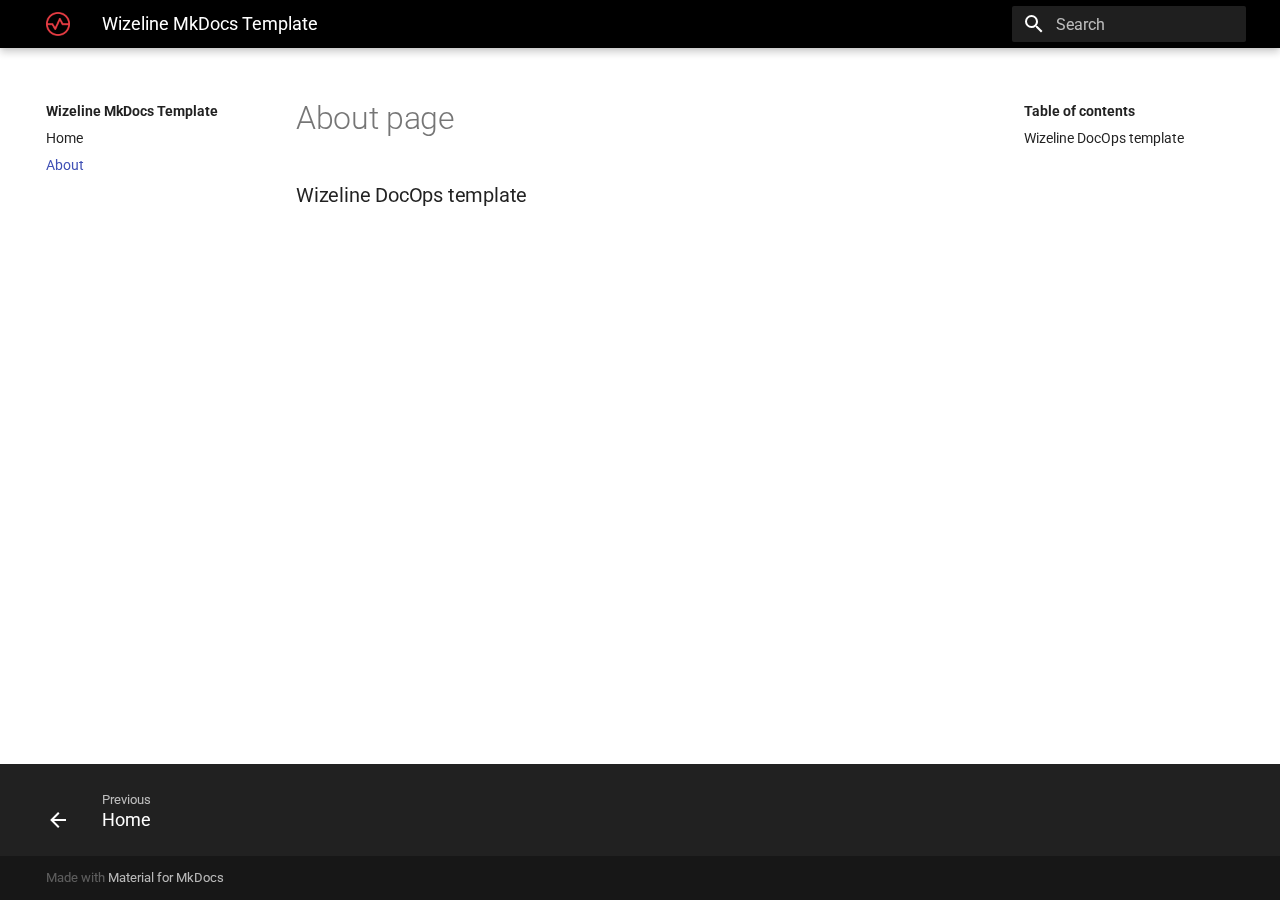
==== docs/about/index.html @ ec0a1965 "added site files and git ignore" ====
<!doctype html>
<html lang="en" class="no-js">
  <head>
    
      <meta charset="utf-8">
      <meta name="viewport" content="width=device-width,initial-scale=1">
      
      
      
      
      <link rel="icon" href="../assets/images/favicon.png">
      <meta name="generator" content="mkdocs-1.1.2, mkdocs-material-7.1.0">
    
    
      
        <title>About - Wizeline MkDocs Template</title>
      
    
    
      <link rel="stylesheet" href="../assets/stylesheets/main.33e2939f.min.css">
      
        
        <link rel="stylesheet" href="../assets/stylesheets/palette.ef6f36e2.min.css">
        
          
          
          <meta name="theme-color" content="#000000">
        
      
    
    
    
      
        
        <link rel="preconnect" href="https://fonts.gstatic.com" crossorigin>
        <link rel="stylesheet" href="https://fonts.googleapis.com/css?family=Roboto:300,400,400i,700%7CRoboto+Mono&display=fallback">
        <style>:root{--md-text-font-family:"Roboto";--md-code-font-family:"Roboto Mono"}</style>
      
    
    
    
    
      
    
    
  </head>
  
  
    
    
    
    
    
    <body dir="ltr" data-md-color-scheme="" data-md-color-primary="black" data-md-color-accent="indigo">
  
    
    <script>function __prefix(e){return new URL("..",location).pathname+"."+e}function __get(e,t=localStorage){return JSON.parse(t.getItem(__prefix(e)))}</script>
    
    <input class="md-toggle" data-md-toggle="drawer" type="checkbox" id="__drawer" autocomplete="off">
    <input class="md-toggle" data-md-toggle="search" type="checkbox" id="__search" autocomplete="off">
    <label class="md-overlay" for="__drawer"></label>
    <div data-md-component="skip">
      
        
        <a href="#about-page" class="md-skip">
          Skip to content
        </a>
      
    </div>
    <div data-md-component="announce">
      
    </div>
    
      <header class="md-header" data-md-component="header">
  <nav class="md-header__inner md-grid" aria-label="Header">
    <a href=".." title="Wizeline MkDocs Template" class="md-header__button md-logo" aria-label="Wizeline MkDocs Template" data-md-component="logo">
      
  <img src="../images/wizeline_isotype.png" alt="logo">

    </a>
    <label class="md-header__button md-icon" for="__drawer">
      <svg xmlns="http://www.w3.org/2000/svg" viewBox="0 0 24 24"><path d="M3 6h18v2H3V6m0 5h18v2H3v-2m0 5h18v2H3v-2z"/></svg>
    </label>
    <div class="md-header__title" data-md-component="header-title">
      <div class="md-header__ellipsis">
        <div class="md-header__topic">
          <span class="md-ellipsis">
            Wizeline MkDocs Template
          </span>
        </div>
        <div class="md-header__topic" data-md-component="header-topic">
          <span class="md-ellipsis">
            
              About
            
          </span>
        </div>
      </div>
    </div>
    
    
    
      <label class="md-header__button md-icon" for="__search">
        <svg xmlns="http://www.w3.org/2000/svg" viewBox="0 0 24 24"><path d="M9.5 3A6.5 6.5 0 0 1 16 9.5c0 1.61-.59 3.09-1.56 4.23l.27.27h.79l5 5-1.5 1.5-5-5v-.79l-.27-.27A6.516 6.516 0 0 1 9.5 16 6.5 6.5 0 0 1 3 9.5 6.5 6.5 0 0 1 9.5 3m0 2C7 5 5 7 5 9.5S7 14 9.5 14 14 12 14 9.5 12 5 9.5 5z"/></svg>
      </label>
      
<div class="md-search" data-md-component="search" role="dialog">
  <label class="md-search__overlay" for="__search"></label>
  <div class="md-search__inner" role="search">
    <form class="md-search__form" name="search">
      <input type="text" class="md-search__input" name="query" aria-label="Search" placeholder="Search" autocapitalize="off" autocorrect="off" autocomplete="off" spellcheck="false" data-md-component="search-query" data-md-state="active" required>
      <label class="md-search__icon md-icon" for="__search">
        <svg xmlns="http://www.w3.org/2000/svg" viewBox="0 0 24 24"><path d="M9.5 3A6.5 6.5 0 0 1 16 9.5c0 1.61-.59 3.09-1.56 4.23l.27.27h.79l5 5-1.5 1.5-5-5v-.79l-.27-.27A6.516 6.516 0 0 1 9.5 16 6.5 6.5 0 0 1 3 9.5 6.5 6.5 0 0 1 9.5 3m0 2C7 5 5 7 5 9.5S7 14 9.5 14 14 12 14 9.5 12 5 9.5 5z"/></svg>
        <svg xmlns="http://www.w3.org/2000/svg" viewBox="0 0 24 24"><path d="M20 11v2H8l5.5 5.5-1.42 1.42L4.16 12l7.92-7.92L13.5 5.5 8 11h12z"/></svg>
      </label>
      <button type="reset" class="md-search__icon md-icon" aria-label="Clear" tabindex="-1">
        <svg xmlns="http://www.w3.org/2000/svg" viewBox="0 0 24 24"><path d="M19 6.41 17.59 5 12 10.59 6.41 5 5 6.41 10.59 12 5 17.59 6.41 19 12 13.41 17.59 19 19 17.59 13.41 12 19 6.41z"/></svg>
      </button>
    </form>
    <div class="md-search__output">
      <div class="md-search__scrollwrap" data-md-scrollfix>
        <div class="md-search-result" data-md-component="search-result">
          <div class="md-search-result__meta">
            Initializing search
          </div>
          <ol class="md-search-result__list"></ol>
        </div>
      </div>
    </div>
  </div>
</div>
    
    
  </nav>
</header>
    
    <div class="md-container" data-md-component="container">
      
      
        
      
      <main class="md-main" data-md-component="main">
        <div class="md-main__inner md-grid">
          
            
              
              <div class="md-sidebar md-sidebar--primary" data-md-component="sidebar" data-md-type="navigation" >
                <div class="md-sidebar__scrollwrap">
                  <div class="md-sidebar__inner">
                    


<nav class="md-nav md-nav--primary" aria-label="Navigation" data-md-level="0">
  <label class="md-nav__title" for="__drawer">
    <a href=".." title="Wizeline MkDocs Template" class="md-nav__button md-logo" aria-label="Wizeline MkDocs Template" data-md-component="logo">
      
  <img src="../images/wizeline_isotype.png" alt="logo">

    </a>
    Wizeline MkDocs Template
  </label>
  
  <ul class="md-nav__list" data-md-scrollfix>
    
      
      
      

  
  
  
    <li class="md-nav__item">
      <a href=".." class="md-nav__link">
        Home
      </a>
    </li>
  

    
      
      
      

  
  
    
  
  
    <li class="md-nav__item md-nav__item--active">
      
      <input class="md-nav__toggle md-toggle" data-md-toggle="toc" type="checkbox" id="__toc">
      
        
      
      
        <label class="md-nav__link md-nav__link--active" for="__toc">
          About
          <span class="md-nav__icon md-icon"></span>
        </label>
      
      <a href="./" class="md-nav__link md-nav__link--active">
        About
      </a>
      
        
<nav class="md-nav md-nav--secondary" aria-label="Table of contents">
  
  
    
  
  
    <label class="md-nav__title" for="__toc">
      <span class="md-nav__icon md-icon"></span>
      Table of contents
    </label>
    <ul class="md-nav__list" data-md-component="toc" data-md-scrollfix>
      
        <li class="md-nav__item">
  <a href="#wizeline-docops-template" class="md-nav__link">
    Wizeline DocOps template
  </a>
  
</li>
      
    </ul>
  
</nav>
      
    </li>
  

    
  </ul>
</nav>
                  </div>
                </div>
              </div>
            
            
              
              <div class="md-sidebar md-sidebar--secondary" data-md-component="sidebar" data-md-type="toc" >
                <div class="md-sidebar__scrollwrap">
                  <div class="md-sidebar__inner">
                    
<nav class="md-nav md-nav--secondary" aria-label="Table of contents">
  
  
    
  
  
    <label class="md-nav__title" for="__toc">
      <span class="md-nav__icon md-icon"></span>
      Table of contents
    </label>
    <ul class="md-nav__list" data-md-component="toc" data-md-scrollfix>
      
        <li class="md-nav__item">
  <a href="#wizeline-docops-template" class="md-nav__link">
    Wizeline DocOps template
  </a>
  
</li>
      
    </ul>
  
</nav>
                  </div>
                </div>
              </div>
            
          
          <div class="md-content" data-md-component="content">
            <article class="md-content__inner md-typeset">
              
                
                
                <h1 id="about-page">About page</h1>
<h3 id="wizeline-docops-template">Wizeline DocOps template</h3>
                
              
              
                


              
            </article>
          </div>
        </div>
        
      </main>
      
        
<footer class="md-footer">
  
    <nav class="md-footer__inner md-grid" aria-label="Footer">
      
        <a href=".." class="md-footer__link md-footer__link--prev" rel="prev">
          <div class="md-footer__button md-icon">
            <svg xmlns="http://www.w3.org/2000/svg" viewBox="0 0 24 24"><path d="M20 11v2H8l5.5 5.5-1.42 1.42L4.16 12l7.92-7.92L13.5 5.5 8 11h12z"/></svg>
          </div>
          <div class="md-footer__title">
            <div class="md-ellipsis">
              <span class="md-footer__direction">
                Previous
              </span>
              Home
            </div>
          </div>
        </a>
      
      
    </nav>
  
  <div class="md-footer-meta md-typeset">
    <div class="md-footer-meta__inner md-grid">
      <div class="md-footer-copyright">
        
        Made with
        <a href="https://squidfunk.github.io/mkdocs-material/" target="_blank" rel="noopener">
          Material for MkDocs
        </a>
        
      </div>
      
    </div>
  </div>
</footer>
      
    </div>
    <div class="md-dialog" data-md-component="dialog">
      <div class="md-dialog__inner md-typeset"></div>
    </div>
    <script id="__config" type="application/json">{"base": "..", "features": [], "translations": {"clipboard.copy": "Copy to clipboard", "clipboard.copied": "Copied to clipboard", "search.config.lang": "en", "search.config.pipeline": "trimmer, stopWordFilter", "search.config.separator": "[\\s\\-]+", "search.placeholder": "Search", "search.result.placeholder": "Type to start searching", "search.result.none": "No matching documents", "search.result.one": "1 matching document", "search.result.other": "# matching documents", "search.result.more.one": "1 more on this page", "search.result.more.other": "# more on this page", "search.result.term.missing": "Missing"}, "search": "../assets/javascripts/workers/search.fe42c31b.min.js", "version": null}</script>
    
    
      <script src="../assets/javascripts/bundle.d892486b.min.js"></script>
      
    
  </body>
</html>
---- docs/assets/stylesheets/main.33e2939f.min.css ----
@charset "UTF-8";html{box-sizing:border-box;-webkit-text-size-adjust:none;-ms-text-size-adjust:none;text-size-adjust:none}*,:after,:before{box-sizing:inherit}body{margin:0}a,button,input,label{-webkit-tap-highlight-color:transparent}a{color:inherit;text-decoration:none}hr{display:block;box-sizing:initial;height:.05rem;padding:0;overflow:visible;border:0}small{font-size:80%}sub,sup{line-height:1em}img{border-style:none}table{border-collapse:initial;border-spacing:0}td,th{font-weight:400;vertical-align:top}button{margin:0;padding:0;font-size:inherit;background:transparent;border:0}input{border:0;outline:none}:root{--md-default-fg-color:rgba(0,0,0,0.87);--md-default-fg-color--light:rgba(0,0,0,0.54);--md-default-fg-color--lighter:rgba(0,0,0,0.32);--md-default-fg-color--lightest:rgba(0,0,0,0.07);--md-default-bg-color:#fff;--md-default-bg-color--light:hsla(0,0%,100%,0.7);--md-default-bg-color--lighter:hsla(0,0%,100%,0.3);--md-default-bg-color--lightest:hsla(0,0%,100%,0.12);--md-primary-fg-color:#4051b5;--md-primary-fg-color--light:#5d6cc0;--md-primary-fg-color--dark:#303fa1;--md-primary-bg-color:#fff;--md-primary-bg-color--light:hsla(0,0%,100%,0.7);--md-accent-fg-color:#526cfe;--md-accent-fg-color--transparent:rgba(83,108,254,0.1);--md-accent-bg-color:#fff;--md-accent-bg-color--light:hsla(0,0%,100%,0.7)}:root>*{--md-code-fg-color:#36464e;--md-code-bg-color:#f5f5f5;--md-code-hl-color:rgba(255,255,0,0.5);--md-code-hl-number-color:#d52a2a;--md-code-hl-special-color:#db1457;--md-code-hl-function-color:#a846b9;--md-code-hl-constant-color:#6e59d9;--md-code-hl-keyword-color:#3f6ec6;--md-code-hl-string-color:#1c7d4d;--md-code-hl-name-color:var(--md-code-fg-color);--md-code-hl-operator-color:var(--md-default-fg-color--light);--md-code-hl-punctuation-color:var(--md-default-fg-color--light);--md-code-hl-comment-color:var(--md-default-fg-color--light);--md-code-hl-generic-color:var(--md-default-fg-color--light);--md-code-hl-variable-color:var(--md-default-fg-color--light);--md-typeset-color:var(--md-default-fg-color);--md-typeset-a-color:var(--md-primary-fg-color);--md-typeset-mark-color:rgba(255,255,0,0.5);--md-typeset-del-color:rgba(245,80,61,0.15);--md-typeset-ins-color:rgba(11,213,112,0.15);--md-typeset-kbd-color:#fafafa;--md-typeset-kbd-accent-color:#fff;--md-typeset-kbd-border-color:#b8b8b8;--md-admonition-fg-color:var(--md-default-fg-color);--md-admonition-bg-color:var(--md-default-bg-color);--md-footer-fg-color:#fff;--md-footer-fg-color--light:hsla(0,0%,100%,0.7);--md-footer-fg-color--lighter:hsla(0,0%,100%,0.3);--md-footer-bg-color:rgba(0,0,0,0.87);--md-footer-bg-color--dark:rgba(0,0,0,0.32)}.md-icon svg{display:block;width:1.2rem;height:1.2rem;fill:currentColor}body{-webkit-font-smoothing:antialiased;-moz-osx-font-smoothing:grayscale}body,input{font-feature-settings:"kern","liga";font-family:var(--md-text-font-family,_),-apple-system,BlinkMacSystemFont,Helvetica,Arial,sans-serif}body,code,input,kbd,pre{color:var(--md-typeset-color)}code,kbd,pre{font-feature-settings:"kern";font-family:var(--md-code-font-family,_),SFMono-Regular,Consolas,Menlo,monospace}:root{--md-typeset-table--ascending:url("data:image/svg+xml;charset=utf-8,<svg xmlns='http://www.w3.org/2000/svg' viewBox='0 0 24 24'><path d='M11 4h2v12l5.5-5.5 1.42 1.42L12 19.84l-7.92-7.92L5.5 10.5 11 16V4z'/></svg>");--md-typeset-table--descending:url("data:image/svg+xml;charset=utf-8,<svg xmlns='http://www.w3.org/2000/svg' viewBox='0 0 24 24'><path d='M13 20h-2V8l-5.5 5.5-1.42-1.42L12 4.16l7.92 7.92-1.42 1.42L13 8v12z'/></svg>")}.md-typeset{font-size:.8rem;line-height:1.6;-webkit-print-color-adjust:exact;color-adjust:exact}@media print{.md-typeset{font-size:.68rem}}.md-typeset blockquote,.md-typeset dl,.md-typeset figure,.md-typeset ol,.md-typeset pre,.md-typeset ul{display:flow-root;margin:1em 0}.md-typeset h1{margin:0 0 1.25em;color:var(--md-default-fg-color--light);font-size:2em;line-height:1.3}.md-typeset h1,.md-typeset h2{font-weight:300;letter-spacing:-.01em}.md-typeset h2{margin:1.6em 0 .64em;font-size:1.5625em;line-height:1.4}.md-typeset h3{margin:1.6em 0 .8em;font-weight:400;font-size:1.25em;line-height:1.5;letter-spacing:-.01em}.md-typeset h2+h3{margin-top:.8em}.md-typeset h4{margin:1em 0;font-weight:700;letter-spacing:-.01em}.md-typeset h5,.md-typeset h6{margin:1.25em 0;color:var(--md-default-fg-color--light);font-weight:700;font-size:.8em;letter-spacing:-.01em}.md-typeset h5{text-transform:uppercase}.md-typeset hr{display:flow-root;margin:1.5em 0;border-bottom:.05rem solid var(--md-default-fg-color--lightest)}.md-typeset a{color:var(--md-typeset-a-color);word-break:break-word}.md-typeset a,.md-typeset a:before{transition:color 125ms}.md-typeset a:focus,.md-typeset a:hover{color:var(--md-accent-fg-color)}.md-typeset code,.md-typeset kbd,.md-typeset pre{color:var(--md-code-fg-color);direction:ltr}@media print{.md-typeset code,.md-typeset kbd,.md-typeset pre{white-space:pre-wrap}}.md-typeset code{padding:0 .2941176471em;font-size:.85em;word-break:break-word;background-color:var(--md-code-bg-color);border-radius:.1rem;-webkit-box-decoration-break:clone;box-decoration-break:clone}.md-typeset code:not(.focus-visible){outline:none;-webkit-tap-highlight-color:transparent}.md-typeset h1 code,.md-typeset h2 code,.md-typeset h3 code,.md-typeset h4 code,.md-typeset h5 code,.md-typeset h6 code{margin:initial;padding:initial;background-color:initial;box-shadow:none}.md-typeset a code{color:currentColor}.md-typeset pre{position:relative;line-height:1.4}.md-typeset pre>code{display:block;margin:0;padding:.7720588235em 1.1764705882em;overflow:auto;word-break:normal;box-shadow:none;-webkit-box-decoration-break:slice;box-decoration-break:slice;touch-action:auto;scrollbar-width:thin;scrollbar-color:var(--md-default-fg-color--lighter) transparent}.md-typeset pre>code:hover{scrollbar-color:var(--md-accent-fg-color) transparent}.md-typeset pre>code::-webkit-scrollbar{width:.2rem;height:.2rem}.md-typeset pre>code::-webkit-scrollbar-thumb{background-color:var(--md-default-fg-color--lighter)}.md-typeset pre>code::-webkit-scrollbar-thumb:hover{background-color:var(--md-accent-fg-color)}@media screen and (max-width:44.9375em){.md-typeset>pre{margin:1em -.8rem}.md-typeset>pre code{border-radius:0}}.md-typeset kbd{display:inline-block;padding:0 .6666666667em;color:var(--md-default-fg-color);font-size:.75em;vertical-align:text-top;word-break:break-word;background-color:var(--md-typeset-kbd-color);border-radius:.1rem;box-shadow:0 .1rem 0 .05rem var(--md-typeset-kbd-border-color),0 .1rem 0 var(--md-typeset-kbd-border-color),0 -.1rem .2rem var(--md-typeset-kbd-accent-color) inset}.md-typeset mark{color:inherit;word-break:break-word;background-color:var(--md-typeset-mark-color);-webkit-box-decoration-break:clone;box-decoration-break:clone}.md-typeset abbr{text-decoration:none;border-bottom:.05rem dotted var(--md-default-fg-color--light);cursor:help}@media (hover:none){.md-typeset abbr{position:relative}.md-typeset abbr[title]:focus:after,.md-typeset abbr[title]:hover:after{box-shadow:0 2px 2px 0 rgba(0,0,0,.14),0 1px 5px 0 rgba(0,0,0,.12),0 3px 1px -2px rgba(0,0,0,.2);position:absolute;left:0;display:inline-block;width:auto;min-width:-webkit-max-content;min-width:-moz-max-content;min-width:max-content;max-width:80%;margin-top:2em;padding:.2rem .3rem;color:var(--md-default-bg-color);font-size:.7rem;background-color:var(--md-default-fg-color);border-radius:.1rem;content:attr(title)}}.md-typeset small{opacity:.75}.md-typeset sub,.md-typeset sup{margin-left:.078125em}[dir=rtl] .md-typeset sub,[dir=rtl] .md-typeset sup{margin-right:.078125em;margin-left:0}.md-typeset blockquote{padding-left:.6rem;color:var(--md-default-fg-color--light);border-left:.2rem solid var(--md-default-fg-color--lighter)}[dir=rtl] .md-typeset blockquote{padding-right:.6rem;padding-left:0;border-right:.2rem solid var(--md-default-fg-color--lighter);border-left:initial}.md-typeset ul{list-style-type:disc}.md-typeset ol,.md-typeset ul{margin-left:.625em;padding:0}[dir=rtl] .md-typeset ol,[dir=rtl] .md-typeset ul{margin-right:.625em;margin-left:0}.md-typeset ol ol,.md-typeset ul ol{list-style-type:lower-alpha}.md-typeset ol ol ol,.md-typeset ul ol ol{list-style-type:lower-roman}.md-typeset ol li,.md-typeset ul li{margin-bottom:.5em;margin-left:1.25em}[dir=rtl] .md-typeset ol li,[dir=rtl] .md-typeset ul li{margin-right:1.25em;margin-left:0}.md-typeset ol li blockquote,.md-typeset ol li p,.md-typeset ul li blockquote,.md-typeset ul li p{margin:.5em 0}.md-typeset ol li:last-child,.md-typeset ul li:last-child{margin-bottom:0}.md-typeset ol li ol,.md-typeset ol li ul,.md-typeset ul li ol,.md-typeset ul li ul{margin:.5em 0 .5em .625em}[dir=rtl] .md-typeset ol li ol,[dir=rtl] .md-typeset ol li ul,[dir=rtl] .md-typeset ul li ol,[dir=rtl] .md-typeset ul li ul{margin-right:.625em;margin-left:0}.md-typeset dd{margin:1em 0 1.5em 1.875em}[dir=rtl] .md-typeset dd{margin-right:1.875em;margin-left:0}.md-typeset img,.md-typeset svg{max-width:100%;height:auto}.md-typeset img[align=left],.md-typeset svg[align=left]{margin:1em 1em 1em 0}.md-typeset img[align=right],.md-typeset svg[align=right]{margin:1em 0 1em 1em}.md-typeset img[align]:only-child,.md-typeset svg[align]:only-child{margin-top:0}.md-typeset figure{width:-webkit-fit-content;width:-moz-fit-content;width:fit-content;max-width:100%;margin:0 auto;text-align:center}.md-typeset figure img{display:block}.md-typeset figcaption{max-width:24rem;margin:1em auto 2em;font-style:italic}.md-typeset iframe{max-width:100%}.md-typeset table:not([class]){display:inline-block;max-width:100%;overflow:auto;font-size:.64rem;background-color:var(--md-default-bg-color);border-radius:.1rem;box-shadow:0 .2rem .5rem rgba(0,0,0,.05),0 0 .05rem rgba(0,0,0,.1);touch-action:auto}@media print{.md-typeset table:not([class]){display:table}}.md-typeset table:not([class])+*{margin-top:1.5em}.md-typeset table:not([class]) td>:first-child,.md-typeset table:not([class]) th>:first-child{margin-top:0}.md-typeset table:not([class]) td>:last-child,.md-typeset table:not([class]) th>:last-child{margin-bottom:0}.md-typeset table:not([class]) td:not([align]),.md-typeset table:not([class]) th:not([align]){text-align:left}[dir=rtl] .md-typeset table:not([class]) td:not([align]),[dir=rtl] .md-typeset table:not([class]) th:not([align]){text-align:right}.md-typeset table:not([class]) th{min-width:5rem;padding:.9375em 1.25em;color:var(--md-default-bg-color);vertical-align:top;background-color:var(--md-default-fg-color--light)}.md-typeset table:not([class]) th a{color:inherit}.md-typeset table:not([class]) td{padding:.9375em 1.25em;vertical-align:top;border-top:.05rem solid var(--md-default-fg-color--lightest)}.md-typeset table:not([class]) tr{transition:background-color 125ms}.md-typeset table:not([class]) tr:hover{background-color:rgba(0,0,0,.035);box-shadow:0 .05rem 0 var(--md-default-bg-color) inset}.md-typeset table:not([class]) tr:first-child td{border-top:0}.md-typeset table:not([class]) a{word-break:normal}.md-typeset table th[role=columnheader]{cursor:pointer}.md-typeset table th[role=columnheader]:after{display:inline-block;width:1.2em;height:1.2em;margin-left:.5em;vertical-align:sub;-webkit-mask-repeat:no-repeat;mask-repeat:no-repeat;-webkit-mask-size:contain;mask-size:contain;content:""}.md-typeset table th[role=columnheader][aria-sort=ascending]:after{background-color:currentColor;-webkit-mask-image:var(--md-typeset-table--ascending);mask-image:var(--md-typeset-table--ascending)}.md-typeset table th[role=columnheader][aria-sort=descending]:after{background-color:currentColor;-webkit-mask-image:var(--md-typeset-table--descending);mask-image:var(--md-typeset-table--descending)}.md-typeset__scrollwrap{margin:1em -.8rem;overflow-x:auto;touch-action:auto}.md-typeset__table{display:inline-block;margin-bottom:.5em;padding:0 .8rem}@media print{.md-typeset__table{display:block}}html .md-typeset__table table{display:table;width:100%;margin:0;overflow:hidden}html{height:100%;overflow-x:hidden;font-size:125%}@media screen and (min-width:100em){html{font-size:137.5%}}@media screen and (min-width:125em){html{font-size:150%}}body{position:relative;display:flex;flex-direction:column;width:100%;min-height:100%;font-size:.5rem;background-color:var(--md-default-bg-color)}@media print{body{display:block}}@media screen and (max-width:59.9375em){body[data-md-state=lock]{position:fixed}}.md-grid{max-width:61rem;margin-right:auto;margin-left:auto}.md-container{display:flex;flex-direction:column;flex-grow:1}@media print{.md-container{display:block}}.md-main{flex-grow:1}.md-main__inner{display:flex;height:100%;margin-top:1.5rem}.md-ellipsis{overflow:hidden;white-space:nowrap;text-overflow:ellipsis}.md-toggle{display:none}.md-option{position:absolute;width:0;height:0;opacity:0}.md-option:checked+label:not([hidden]){display:block}.md-option.focus-visible+label{outline-style:auto}.md-skip{position:fixed;z-index:-1;margin:.5rem;padding:.3rem .5rem;color:var(--md-default-bg-color);font-size:.64rem;background-color:var(--md-default-fg-color);border-radius:.1rem;transform:translateY(.4rem);opacity:0}.md-skip:focus{z-index:10;transform:translateY(0);opacity:1;transition:transform .25s cubic-bezier(.4,0,.2,1),opacity 175ms 75ms}@page{margin:25mm}.md-announce{overflow:auto;background-color:var(--md-footer-bg-color)}@media print{.md-announce{display:none}}.md-announce__inner{margin:.6rem auto;padding:0 .8rem;color:var(--md-footer-fg-color);font-size:.7rem}:root{--md-clipboard-icon:url("data:image/svg+xml;charset=utf-8,<svg xmlns='http://www.w3.org/2000/svg' viewBox='0 0 24 24'><path d='M19 21H8V7h11m0-2H8a2 2 0 0 0-2 2v14a2 2 0 0 0 2 2h11a2 2 0 0 0 2-2V7a2 2 0 0 0-2-2m-3-4H4a2 2 0 0 0-2 2v14h2V3h12V1z'/></svg>")}.md-clipboard{position:absolute;top:.5em;right:.5em;z-index:1;width:1.5em;height:1.5em;color:var(--md-default-fg-color--lightest);border-radius:.1rem;cursor:pointer;transition:color .25s}@media print{.md-clipboard{display:none}}.md-clipboard:not(.focus-visible){outline:none;-webkit-tap-highlight-color:transparent}:hover>.md-clipboard{color:var(--md-default-fg-color--light)}.md-clipboard:focus,.md-clipboard:hover{color:var(--md-accent-fg-color)}.md-clipboard:after{display:block;width:1.125em;height:1.125em;margin:0 auto;background-color:currentColor;-webkit-mask-image:var(--md-clipboard-icon);mask-image:var(--md-clipboard-icon);-webkit-mask-repeat:no-repeat;mask-repeat:no-repeat;-webkit-mask-size:contain;mask-size:contain;content:""}.md-clipboard--inline{cursor:pointer}.md-clipboard--inline code{transition:color .25s,background-color .25s}.md-clipboard--inline:focus code,.md-clipboard--inline:hover code{color:var(--md-accent-fg-color);background-color:var(--md-accent-fg-color--transparent)}.md-content{flex-grow:1;overflow:hidden;scroll-padding-top:51.2rem}.md-content__inner{margin:0 .8rem 1.2rem;padding-top:.6rem}@media screen and (min-width:76.25em){.md-sidebar--primary:not([hidden])~.md-content>.md-content__inner{margin-left:1.2rem}[dir=rtl] .md-sidebar--primary:not([hidden])~.md-content>.md-content__inner{margin-right:1.2rem;margin-left:.8rem}.md-sidebar--secondary:not([hidden])~.md-content>.md-content__inner{margin-right:1.2rem}[dir=rtl] .md-sidebar--secondary:not([hidden])~.md-content>.md-content__inner{margin-right:.8rem;margin-left:1.2rem}}.md-content__inner:before{display:block;height:.4rem;content:""}.md-content__inner>:last-child{margin-bottom:0}.md-content__button{float:right;margin:.4rem 0 .4rem .4rem;padding:0}@media print{.md-content__button{display:none}}[dir=rtl] .md-content__button{float:left;margin-right:.4rem;margin-left:0}[dir=rtl] .md-content__button svg{transform:scaleX(-1)}.md-typeset .md-content__button{color:var(--md-default-fg-color--lighter)}.md-content__button svg{display:inline;vertical-align:top}.md-dialog{box-shadow:0 2px 2px 0 rgba(0,0,0,.14),0 1px 5px 0 rgba(0,0,0,.12),0 3px 1px -2px rgba(0,0,0,.2);position:fixed;right:.8rem;bottom:.8rem;left:auto;z-index:2;min-width:11.1rem;padding:.4rem .6rem;background-color:var(--md-default-fg-color);border-radius:.1rem;transform:translateY(100%);opacity:0;transition:transform 0ms .4s,opacity .4s;pointer-events:none}@media print{.md-dialog{display:none}}[dir=rtl] .md-dialog{right:auto;left:.8rem}.md-dialog[data-md-state=open]{transform:translateY(0);opacity:1;transition:transform .4s cubic-bezier(.075,.85,.175,1),opacity .4s;pointer-events:auto}.md-dialog__inner{color:var(--md-default-bg-color);font-size:.7rem}.md-typeset .md-button{display:inline-block;padding:.625em 2em;color:var(--md-primary-fg-color);font-weight:700;border:.1rem solid;border-radius:.1rem;transition:color 125ms,background-color 125ms,border-color 125ms}.md-typeset .md-button--primary{color:var(--md-primary-bg-color);background-color:var(--md-primary-fg-color);border-color:var(--md-primary-fg-color)}.md-typeset .md-button:focus,.md-typeset .md-button:hover{color:var(--md-accent-bg-color);background-color:var(--md-accent-fg-color);border-color:var(--md-accent-fg-color)}.md-typeset .md-input{height:1.8rem;padding:0 .6rem;font-size:.8rem;border-radius:.1rem;box-shadow:0 .2rem .5rem rgba(0,0,0,.1),0 .025rem .05rem rgba(0,0,0,.1);transition:box-shadow .25s}.md-typeset .md-input:focus,.md-typeset .md-input:hover{box-shadow:0 .4rem 1rem rgba(0,0,0,.15),0 .025rem .05rem rgba(0,0,0,.15)}.md-typeset .md-input--stretch{width:100%}.md-header{position:-webkit-sticky;position:sticky;top:0;right:0;left:0;z-index:2;color:var(--md-primary-bg-color);background-color:var(--md-primary-fg-color);box-shadow:0 0 .2rem transparent,0 .2rem .4rem transparent}@media print{.md-header{display:none}}.md-header[data-md-state=shadow]{box-shadow:0 0 .2rem rgba(0,0,0,.1),0 .2rem .4rem rgba(0,0,0,.2);transition:transform .25s cubic-bezier(.1,.7,.1,1),box-shadow .25s}.md-header[data-md-state=hidden]{transform:translateY(-100%);transition:transform .25s cubic-bezier(.8,0,.6,1),box-shadow .25s}.md-header .focus-visible{outline-color:currentColor}.md-header__inner{display:flex;align-items:center;padding:0 .2rem}.md-header__button{position:relative;z-index:1;margin:.2rem;padding:.4rem;color:currentColor;vertical-align:middle;cursor:pointer;transition:opacity .25s}.md-header__button:hover{opacity:.7}.md-header__button:not([hidden]){display:inline-block}.md-header__button:not(.focus-visible){outline:none;-webkit-tap-highlight-color:transparent}.md-header__button.md-logo{margin:.2rem;padding:.4rem}@media screen and (max-width:76.1875em){.md-header__button.md-logo{display:none}}.md-header__button.md-logo img,.md-header__button.md-logo svg{display:block;width:1.2rem;height:1.2rem;fill:currentColor}@media screen and (min-width:60em){.md-header__button[for=__search]{display:none}}.no-js .md-header__button[for=__search]{display:none}[dir=rtl] .md-header__button[for=__search] svg{transform:scaleX(-1)}@media screen and (min-width:76.25em){.md-header__button[for=__drawer]{display:none}}.md-header__topic{position:absolute;display:flex;max-width:100%;transition:transform .4s cubic-bezier(.1,.7,.1,1),opacity .15s}.md-header__topic+.md-header__topic{z-index:-1;transform:translateX(1.25rem);opacity:0;transition:transform .4s cubic-bezier(1,.7,.1,.1),opacity .15s;pointer-events:none}[dir=rtl] .md-header__topic+.md-header__topic{transform:translateX(-1.25rem)}.md-header__title{flex-grow:1;height:2.4rem;margin-right:.4rem;margin-left:1rem;font-size:.9rem;line-height:2.4rem}.md-header__title[data-md-state=active] .md-header__topic{z-index:-1;transform:translateX(-1.25rem);opacity:0;transition:transform .4s cubic-bezier(1,.7,.1,.1),opacity .15s;pointer-events:none}[dir=rtl] .md-header__title[data-md-state=active] .md-header__topic{transform:translateX(1.25rem)}.md-header__title[data-md-state=active] .md-header__topic+.md-header__topic{z-index:0;transform:translateX(0);opacity:1;transition:transform .4s cubic-bezier(.1,.7,.1,1),opacity .15s;pointer-events:auto}.md-header__title>.md-header__ellipsis{position:relative;width:100%;height:100%}.md-header__option{display:flex;flex-shrink:0;max-width:100%;white-space:nowrap;transition:max-width 0ms .25s,opacity .25s .25s}[data-md-toggle=search]:checked~.md-header .md-header__option{max-width:0;opacity:0;transition:max-width 0ms,opacity 0ms}.md-header__source{display:none}@media screen and (min-width:60em){.md-header__source{display:block;width:11.7rem;max-width:11.7rem;margin-left:1rem}[dir=rtl] .md-header__source{margin-right:1rem;margin-left:0}}@media screen and (min-width:76.25em){.md-header__source{margin-left:1.4rem}[dir=rtl] .md-header__source{margin-right:1.4rem}}.md-footer{color:var(--md-footer-fg-color);background-color:var(--md-footer-bg-color)}@media print{.md-footer{display:none}}.md-footer__inner{padding:.2rem;overflow:auto}.md-footer__link{display:flex;padding-top:1.4rem;padding-bottom:.4rem;transition:opacity .25s}@media screen and (min-width:45em){.md-footer__link{width:50%}}.md-footer__link:focus,.md-footer__link:hover{opacity:.7}.md-footer__link--prev{float:left}@media screen and (max-width:44.9375em){.md-footer__link--prev{width:25%}.md-footer__link--prev .md-footer__title{display:none}}[dir=rtl] .md-footer__link--prev{float:right}[dir=rtl] .md-footer__link--prev svg{transform:scaleX(-1)}.md-footer__link--next{float:right;text-align:right}@media screen and (max-width:44.9375em){.md-footer__link--next{width:75%}}[dir=rtl] .md-footer__link--next{float:left;text-align:left}[dir=rtl] .md-footer__link--next svg{transform:scaleX(-1)}.md-footer__title{position:relative;flex-grow:1;max-width:calc(100% - 2.4rem);padding:0 1rem;font-size:.9rem;line-height:2.4rem}.md-footer__button{margin:.2rem;padding:.4rem}.md-footer__direction{position:absolute;right:0;left:0;margin-top:-1rem;padding:0 1rem;font-size:.64rem;opacity:.7}.md-footer-meta{background-color:var(--md-footer-bg-color--dark)}.md-footer-meta__inner{display:flex;flex-wrap:wrap;justify-content:space-between;padding:.2rem}html .md-footer-meta.md-typeset a{color:var(--md-footer-fg-color--light)}html .md-footer-meta.md-typeset a:focus,html .md-footer-meta.md-typeset a:hover{color:var(--md-footer-fg-color)}.md-footer-copyright{width:100%;margin:auto .6rem;padding:.4rem 0;color:var(--md-footer-fg-color--lighter);font-size:.64rem}@media screen and (min-width:45em){.md-footer-copyright{width:auto}}.md-footer-copyright__highlight{color:var(--md-footer-fg-color--light)}.md-footer-social{margin:0 .4rem;padding:.2rem 0 .6rem}@media screen and (min-width:45em){.md-footer-social{padding:.6rem 0}}.md-footer-social__link{display:inline-block;width:1.6rem;height:1.6rem;text-align:center}.md-footer-social__link:before{line-height:1.9}.md-footer-social__link svg{max-height:.8rem;vertical-align:-25%;fill:currentColor}:root{--md-nav-icon--prev:url("data:image/svg+xml;charset=utf-8,<svg xmlns='http://www.w3.org/2000/svg' viewBox='0 0 24 24'><path d='M20 11v2H8l5.5 5.5-1.42 1.42L4.16 12l7.92-7.92L13.5 5.5 8 11h12z'/></svg>");--md-nav-icon--next:url("data:image/svg+xml;charset=utf-8,<svg xmlns='http://www.w3.org/2000/svg' viewBox='0 0 24 24'><path d='M8.59 16.58 13.17 12 8.59 7.41 10 6l6 6-6 6-1.41-1.42z'/></svg>");--md-toc-icon:url("data:image/svg+xml;charset=utf-8,<svg xmlns='http://www.w3.org/2000/svg' viewBox='0 0 24 24'><path d='M3 9h14V7H3v2m0 4h14v-2H3v2m0 4h14v-2H3v2m16 0h2v-2h-2v2m0-10v2h2V7h-2m0 6h2v-2h-2v2z'/></svg>")}.md-nav{font-size:.7rem;line-height:1.3}.md-nav__title{display:block;padding:0 .6rem;overflow:hidden;font-weight:700;text-overflow:ellipsis}.md-nav__title .md-nav__button{display:none}.md-nav__title .md-nav__button img{width:auto;height:100%}.md-nav__title .md-nav__button.md-logo img,.md-nav__title .md-nav__button.md-logo svg{display:block;width:2.4rem;height:2.4rem;fill:currentColor}.md-nav__list{margin:0;padding:0;list-style:none}.md-nav__item{padding:0 .6rem}.md-nav__item .md-nav__item{padding-right:0}[dir=rtl] .md-nav__item .md-nav__item{padding-right:.6rem;padding-left:0}.md-nav__link{display:block;margin-top:.625em;overflow:hidden;text-overflow:ellipsis;cursor:pointer;transition:color 125ms;scroll-snap-align:start}.md-nav__link[data-md-state=blur]{color:var(--md-default-fg-color--light)}.md-nav__item .md-nav__link--active{color:var(--md-typeset-a-color)}.md-nav__item--nested>.md-nav__link{color:inherit}.md-nav__link:focus,.md-nav__link:hover{color:var(--md-accent-fg-color)}.md-nav--primary .md-nav__link[for=__toc]{display:none}.md-nav--primary .md-nav__link[for=__toc] .md-icon:after{display:block;width:100%;height:100%;-webkit-mask-image:var(--md-toc-icon);mask-image:var(--md-toc-icon);background-color:currentColor}.md-nav--primary .md-nav__link[for=__toc]~.md-nav,.md-nav__source{display:none}@media screen and (max-width:76.1875em){.md-nav--primary,.md-nav--primary .md-nav{position:absolute;top:0;right:0;left:0;z-index:1;display:flex;flex-direction:column;height:100%;background-color:var(--md-default-bg-color)}.md-nav--primary .md-nav__item,.md-nav--primary .md-nav__title{font-size:.8rem;line-height:1.5}.md-nav--primary .md-nav__title{position:relative;height:5.6rem;padding:3rem .8rem .2rem;color:var(--md-default-fg-color--light);font-weight:400;line-height:2.4rem;white-space:nowrap;background-color:var(--md-default-fg-color--lightest);cursor:pointer}.md-nav--primary .md-nav__title .md-nav__icon{position:absolute;top:.4rem;left:.4rem;display:block;width:1.2rem;height:1.2rem;margin:.2rem}[dir=rtl] .md-nav--primary .md-nav__title .md-nav__icon{right:.4rem;left:auto}.md-nav--primary .md-nav__title .md-nav__icon:after{display:block;width:100%;height:100%;background-color:currentColor;-webkit-mask-image:var(--md-nav-icon--prev);mask-image:var(--md-nav-icon--prev);-webkit-mask-repeat:no-repeat;mask-repeat:no-repeat;-webkit-mask-size:contain;mask-size:contain;content:""}.md-nav--primary .md-nav__title~.md-nav__list{overflow-y:auto;background-color:var(--md-default-bg-color);box-shadow:0 .05rem 0 var(--md-default-fg-color--lightest) inset;-ms-scroll-snap-type:y mandatory;scroll-snap-type:y mandatory;touch-action:pan-y}.md-nav--primary .md-nav__title~.md-nav__list>:first-child{border-top:0}.md-nav--primary .md-nav__title[for=__drawer]{color:var(--md-primary-bg-color);background-color:var(--md-primary-fg-color)}.md-nav--primary .md-nav__title .md-logo{position:absolute;top:.2rem;left:.2rem;display:block;margin:.2rem;padding:.4rem}[dir=rtl] .md-nav--primary .md-nav__title .md-logo{right:.2rem;left:auto}.md-nav--primary .md-nav__list{flex:1}.md-nav--primary .md-nav__item{padding:0;border-top:.05rem solid var(--md-default-fg-color--lightest)}.md-nav--primary .md-nav__item--nested>.md-nav__link{padding-right:2.4rem}[dir=rtl] .md-nav--primary .md-nav__item--nested>.md-nav__link{padding-right:.8rem;padding-left:2.4rem}.md-nav--primary .md-nav__item--active>.md-nav__link{color:var(--md-typeset-a-color)}.md-nav--primary .md-nav__item--active>.md-nav__link:focus,.md-nav--primary .md-nav__item--active>.md-nav__link:hover{color:var(--md-accent-fg-color)}.md-nav--primary .md-nav__link{position:relative;margin-top:0;padding:.6rem .8rem}.md-nav--primary .md-nav__link .md-nav__icon{position:absolute;top:50%;right:.6rem;width:1.2rem;height:1.2rem;margin-top:-.6rem;color:inherit;font-size:1.2rem}[dir=rtl] .md-nav--primary .md-nav__link .md-nav__icon{right:auto;left:.6rem}.md-nav--primary .md-nav__link .md-nav__icon:after{display:block;width:100%;height:100%;background-color:currentColor;-webkit-mask-image:var(--md-nav-icon--next);mask-image:var(--md-nav-icon--next);-webkit-mask-repeat:no-repeat;mask-repeat:no-repeat;-webkit-mask-size:contain;mask-size:contain;content:""}[dir=rtl] .md-nav--primary .md-nav__icon:after{transform:scale(-1)}.md-nav--primary .md-nav--secondary .md-nav__link{position:static}.md-nav--primary .md-nav--secondary .md-nav{position:static;background-color:initial}.md-nav--primary .md-nav--secondary .md-nav .md-nav__link{padding-left:1.4rem}[dir=rtl] .md-nav--primary .md-nav--secondary .md-nav .md-nav__link{padding-right:1.4rem;padding-left:0}.md-nav--primary .md-nav--secondary .md-nav .md-nav .md-nav__link{padding-left:2rem}[dir=rtl] .md-nav--primary .md-nav--secondary .md-nav .md-nav .md-nav__link{padding-right:2rem;padding-left:0}.md-nav--primary .md-nav--secondary .md-nav .md-nav .md-nav .md-nav__link{padding-left:2.6rem}[dir=rtl] .md-nav--primary .md-nav--secondary .md-nav .md-nav .md-nav .md-nav__link{padding-right:2.6rem;padding-left:0}.md-nav--primary .md-nav--secondary .md-nav .md-nav .md-nav .md-nav .md-nav__link{padding-left:3.2rem}[dir=rtl] .md-nav--primary .md-nav--secondary .md-nav .md-nav .md-nav .md-nav .md-nav__link{padding-right:3.2rem;padding-left:0}.md-nav--secondary{background-color:initial}.md-nav__toggle~.md-nav{display:flex;transform:translateX(100%);opacity:0;transition:transform .25s cubic-bezier(.8,0,.6,1),opacity 125ms 50ms}[dir=rtl] .md-nav__toggle~.md-nav{transform:translateX(-100%)}.md-nav__toggle:checked~.md-nav{transform:translateX(0);opacity:1;transition:transform .25s cubic-bezier(.4,0,.2,1),opacity 125ms 125ms}.md-nav__toggle:checked~.md-nav>.md-nav__list{-webkit-backface-visibility:hidden;backface-visibility:hidden}}@media screen and (max-width:59.9375em){.md-nav--primary .md-nav__link[for=__toc]{display:block;padding-right:2.4rem}[dir=rtl] .md-nav--primary .md-nav__link[for=__toc]{padding-right:.8rem;padding-left:2.4rem}.md-nav--primary .md-nav__link[for=__toc] .md-icon:after{content:""}.md-nav--primary .md-nav__link[for=__toc]+.md-nav__link{display:none}.md-nav--primary .md-nav__link[for=__toc]~.md-nav{display:flex}.md-nav__source{display:block;padding:0 .2rem;color:var(--md-primary-bg-color);background-color:var(--md-primary-fg-color--dark)}}@media screen and (min-width:60em) and (max-width:76.1875em){.md-nav--integrated .md-nav__link[for=__toc]{display:block;padding-right:2.4rem;scroll-snap-align:none}[dir=rtl] .md-nav--integrated .md-nav__link[for=__toc]{padding-right:.8rem;padding-left:2.4rem}.md-nav--integrated .md-nav__link[for=__toc] .md-icon:after{content:""}.md-nav--integrated .md-nav__link[for=__toc]+.md-nav__link{display:none}.md-nav--integrated .md-nav__link[for=__toc]~.md-nav{display:flex}}@media screen and (min-width:60em){.md-nav--secondary .md-nav__title[for=__toc]{scroll-snap-align:start}.md-nav--secondary .md-nav__title .md-nav__icon{display:none}}@media screen and (min-width:76.25em){.md-nav{transition:max-height .25s cubic-bezier(.86,0,.07,1)}.md-nav--primary .md-nav__title[for=__drawer]{scroll-snap-align:start}.md-nav--primary .md-nav__title .md-nav__icon,.md-nav__toggle~.md-nav{display:none}.md-nav__toggle:checked~.md-nav,.md-nav__toggle:indeterminate~.md-nav{display:block}.md-nav__item--nested>.md-nav>.md-nav__title{display:none}.md-nav__item--section{display:block;margin:1.25em 0}.md-nav__item--section:last-child{margin-bottom:0}.md-nav__item--section>.md-nav__link{display:none}.md-nav__item--section>.md-nav{display:block}.md-nav__item--section>.md-nav>.md-nav__title{display:block;padding:0;pointer-events:none;scroll-snap-align:start}.md-nav__item--section>.md-nav>.md-nav__list>.md-nav__item{padding:0}.md-nav__icon{float:right;width:.9rem;height:.9rem;transition:transform .25s}[dir=rtl] .md-nav__icon{float:left;transform:rotate(180deg)}.md-nav__icon:after{display:inline-block;width:100%;height:100%;vertical-align:-.1rem;background-color:currentColor;-webkit-mask-image:var(--md-nav-icon--next);mask-image:var(--md-nav-icon--next);-webkit-mask-repeat:no-repeat;mask-repeat:no-repeat;-webkit-mask-size:contain;mask-size:contain;content:""}.md-nav__item--nested .md-nav__toggle:checked~.md-nav__link .md-nav__icon,.md-nav__item--nested .md-nav__toggle:indeterminate~.md-nav__link .md-nav__icon{transform:rotate(90deg)}.md-nav--lifted>.md-nav__list>.md-nav__item,.md-nav--lifted>.md-nav__list>.md-nav__item--nested,.md-nav--lifted>.md-nav__title{display:none}.md-nav--lifted>.md-nav__list>.md-nav__item--active{display:block;padding:0}.md-nav--lifted>.md-nav__list>.md-nav__item--active>.md-nav__link{display:none}.md-nav--lifted>.md-nav__list>.md-nav__item--active>.md-nav>.md-nav__title{display:block;padding:0 .6rem;pointer-events:none;scroll-snap-align:start}.md-nav--lifted>.md-nav__list>.md-nav__item>.md-nav__item{padding-right:.6rem}.md-nav--lifted .md-nav[data-md-level="1"]{display:block}.md-nav--integrated .md-nav__link[for=__toc]~.md-nav{display:block;margin-bottom:1.25em;border-left:.05rem solid var(--md-primary-fg-color)}.md-nav--integrated .md-nav__link[for=__toc]~.md-nav>.md-nav__title{display:none}}:root{--md-search-result-icon:url("data:image/svg+xml;charset=utf-8,<svg xmlns='http://www.w3.org/2000/svg' viewBox='0 0 24 24'><path d='M14 2H6a2 2 0 0 0-2 2v16a2 2 0 0 0 2 2h7c-.41-.25-.8-.56-1.14-.9-.33-.33-.61-.7-.86-1.1H6V4h7v5h5v1.18c.71.16 1.39.43 2 .82V8l-6-6m6.31 16.9c1.33-2.11.69-4.9-1.4-6.22-2.11-1.33-4.91-.68-6.22 1.4-1.34 2.11-.69 4.89 1.4 6.22 1.46.93 3.32.93 4.79.02L22 23.39 23.39 22l-3.08-3.1m-3.81.1a2.5 2.5 0 0 1-2.5-2.5 2.5 2.5 0 0 1 2.5-2.5 2.5 2.5 0 0 1 2.5 2.5 2.5 2.5 0 0 1-2.5 2.5z'/></svg>")}.md-search{position:relative}@media screen and (min-width:60em){.md-search{padding:.2rem 0}}.no-js .md-search{display:none}.md-search__overlay{z-index:1;opacity:0}@media screen and (max-width:59.9375em){.md-search__overlay{position:absolute;top:.2rem;left:-2.2rem;width:2rem;height:2rem;overflow:hidden;background-color:var(--md-default-bg-color);border-radius:1rem;transform-origin:center;transition:transform .3s .1s,opacity .2s .2s;pointer-events:none}[dir=rtl] .md-search__overlay{right:-2.2rem;left:auto}[data-md-toggle=search]:checked~.md-header .md-search__overlay{opacity:1;transition:transform .4s,opacity .1s}}@media screen and (min-width:60em){.md-search__overlay{position:fixed;top:0;left:0;width:0;height:0;background-color:rgba(0,0,0,.54);cursor:pointer;transition:width 0ms .25s,height 0ms .25s,opacity .25s}[dir=rtl] .md-search__overlay{right:0;left:auto}[data-md-toggle=search]:checked~.md-header .md-search__overlay{width:100%;height:200vh;opacity:1;transition:width 0ms,height 0ms,opacity .25s}}@media screen and (max-width:29.9375em){[data-md-toggle=search]:checked~.md-header .md-search__overlay{transform:scale(45)}}@media screen and (min-width:30em) and (max-width:44.9375em){[data-md-toggle=search]:checked~.md-header .md-search__overlay{transform:scale(60)}}@media screen and (min-width:45em) and (max-width:59.9375em){[data-md-toggle=search]:checked~.md-header .md-search__overlay{transform:scale(75)}}.md-search__inner{-webkit-backface-visibility:hidden;backface-visibility:hidden}@media screen and (max-width:59.9375em){.md-search__inner{position:fixed;top:0;left:100%;z-index:2;width:100%;height:100%;transform:translateX(5%);opacity:0;transition:right 0ms .3s,left 0ms .3s,transform .15s cubic-bezier(.4,0,.2,1) .15s,opacity .15s .15s}[data-md-toggle=search]:checked~.md-header .md-search__inner{left:0;transform:translateX(0);opacity:1;transition:right 0ms 0ms,left 0ms 0ms,transform .15s cubic-bezier(.1,.7,.1,1) .15s,opacity .15s .15s}[dir=rtl] [data-md-toggle=search]:checked~.md-header .md-search__inner{right:0;left:auto}html [dir=rtl] .md-search__inner{right:100%;left:auto;transform:translateX(-5%)}}@media screen and (min-width:60em){.md-search__inner{position:relative;float:right;width:11.7rem;padding:.1rem 0;transition:width .25s cubic-bezier(.1,.7,.1,1)}[dir=rtl] .md-search__inner{float:left}}@media screen and (min-width:60em) and (max-width:76.1875em){[data-md-toggle=search]:checked~.md-header .md-search__inner{width:23.4rem}}@media screen and (min-width:76.25em){[data-md-toggle=search]:checked~.md-header .md-search__inner{width:34.4rem}}.md-search__form{position:relative}@media screen and (min-width:60em){.md-search__form{border-radius:.1rem}}.md-search__input{position:relative;z-index:2;padding:0 2.2rem 0 3.6rem;text-overflow:ellipsis;background-color:var(--md-default-bg-color);box-shadow:0 0 .6rem transparent;transition:color .25s,background-color .25s,box-shadow .25s}[dir=rtl] .md-search__input{padding:0 3.6rem 0 2.2rem}.md-search__input::-webkit-input-placeholder{-webkit-transition:color .25s;transition:color .25s}.md-search__input::-moz-placeholder{-moz-transition:color .25s;transition:color .25s}.md-search__input::-ms-input-placeholder{-ms-transition:color .25s;transition:color .25s}.md-search__input::placeholder{transition:color .25s}.md-search__input::-webkit-input-placeholder{color:var(--md-default-fg-color--light)}.md-search__input::-moz-placeholder{color:var(--md-default-fg-color--light)}.md-search__input::-ms-input-placeholder{color:var(--md-default-fg-color--light)}.md-search__input::placeholder,.md-search__input~.md-search__icon{color:var(--md-default-fg-color--light)}.md-search__input::-ms-clear{display:none}[data-md-toggle=search]:checked~.md-header .md-search__input{box-shadow:0 0 .6rem rgba(0,0,0,.07)}@media screen and (max-width:59.9375em){.md-search__input{width:100%;height:2.4rem;font-size:.9rem}}@media screen and (min-width:60em){.md-search__input{width:100%;height:1.8rem;padding-left:2.2rem;color:inherit;font-size:.8rem;background-color:rgba(0,0,0,.26);border-radius:.1rem}[dir=rtl] .md-search__input{padding-right:2.2rem}.md-search__input+.md-search__icon{color:var(--md-primary-bg-color)}.md-search__input::-webkit-input-placeholder{color:var(--md-primary-bg-color--light)}.md-search__input::-moz-placeholder{color:var(--md-primary-bg-color--light)}.md-search__input::-ms-input-placeholder{color:var(--md-primary-bg-color--light)}.md-search__input::placeholder{color:var(--md-primary-bg-color--light)}.md-search__input:hover{background-color:hsla(0,0%,100%,.12)}[data-md-toggle=search]:checked~.md-header .md-search__input{color:var(--md-default-fg-color);text-overflow:clip;background-color:var(--md-default-bg-color);border-radius:.1rem .1rem 0 0}[data-md-toggle=search]:checked~.md-header .md-search__input::-webkit-input-placeholder{color:var(--md-default-fg-color--light)}[data-md-toggle=search]:checked~.md-header .md-search__input::-moz-placeholder{color:var(--md-default-fg-color--light)}[data-md-toggle=search]:checked~.md-header .md-search__input::-ms-input-placeholder{color:var(--md-default-fg-color--light)}[data-md-toggle=search]:checked~.md-header .md-search__input+.md-search__icon,[data-md-toggle=search]:checked~.md-header .md-search__input::placeholder{color:var(--md-default-fg-color--light)}}.md-search__icon{position:absolute;z-index:2;width:1.2rem;height:1.2rem;cursor:pointer;transition:color .25s,opacity .25s}.md-search__icon:hover{opacity:.7}.md-search__icon[for=__search]{top:.3rem;left:.5rem}[dir=rtl] .md-search__icon[for=__search]{right:.5rem;left:auto}[dir=rtl] .md-search__icon[for=__search] svg{transform:scaleX(-1)}@media screen and (max-width:59.9375em){.md-search__icon[for=__search]{top:.6rem;left:.8rem}[dir=rtl] .md-search__icon[for=__search]{right:.8rem;left:auto}.md-search__icon[for=__search] svg:first-child{display:none}}@media screen and (min-width:60em){.md-search__icon[for=__search]{pointer-events:none}.md-search__icon[for=__search] svg:last-child{display:none}}.md-search__icon[type=reset]{top:.3rem;right:.5rem;transform:scale(.75);opacity:0;transition:transform .15s cubic-bezier(.1,.7,.1,1),opacity .15s;pointer-events:none}[dir=rtl] .md-search__icon[type=reset]{right:auto;left:.5rem}@media screen and (max-width:59.9375em){.md-search__icon[type=reset]{top:.6rem;right:.8rem}[dir=rtl] .md-search__icon[type=reset]{right:auto;left:.8rem}}[data-md-toggle=search]:checked~.md-header .md-search__input:valid~.md-search__icon[type=reset]{transform:scale(1);opacity:1;pointer-events:auto}[data-md-toggle=search]:checked~.md-header .md-search__input:valid~.md-search__icon[type=reset]:hover{opacity:.7}.md-search__output{position:absolute;z-index:1;width:100%;overflow:hidden;border-radius:0 0 .1rem .1rem}@media screen and (max-width:59.9375em){.md-search__output{top:2.4rem;bottom:0}}@media screen and (min-width:60em){.md-search__output{top:1.9rem;opacity:0;transition:opacity .4s}[data-md-toggle=search]:checked~.md-header .md-search__output{box-shadow:0 6px 10px 0 rgba(0,0,0,.14),0 1px 18px 0 rgba(0,0,0,.12),0 3px 5px -1px rgba(0,0,0,.4);opacity:1}}.md-search__scrollwrap{height:100%;overflow-y:auto;background-color:var(--md-default-bg-color);-webkit-backface-visibility:hidden;backface-visibility:hidden;touch-action:pan-y}@media (-webkit-max-device-pixel-ratio:1), (max-resolution:1dppx){.md-search__scrollwrap{transform:translateZ(0)}}@media screen and (min-width:60em) and (max-width:76.1875em){.md-search__scrollwrap{width:23.4rem}}@media screen and (min-width:76.25em){.md-search__scrollwrap{width:34.4rem}}@media screen and (min-width:60em){.md-search__scrollwrap{max-height:0;scrollbar-width:thin;scrollbar-color:var(--md-default-fg-color--lighter) transparent}[data-md-toggle=search]:checked~.md-header .md-search__scrollwrap{max-height:75vh}.md-search__scrollwrap:hover{scrollbar-color:var(--md-accent-fg-color) transparent}.md-search__scrollwrap::-webkit-scrollbar{width:.2rem;height:.2rem}.md-search__scrollwrap::-webkit-scrollbar-thumb{background-color:var(--md-default-fg-color--lighter)}.md-search__scrollwrap::-webkit-scrollbar-thumb:hover{background-color:var(--md-accent-fg-color)}}.md-search-result{color:var(--md-default-fg-color);word-break:break-word}.md-search-result__meta{padding:0 .8rem;color:var(--md-default-fg-color--light);font-size:.64rem;line-height:1.8rem;background-color:var(--md-default-fg-color--lightest);scroll-snap-align:start}@media screen and (min-width:60em){.md-search-result__meta{padding-left:2.2rem}[dir=rtl] .md-search-result__meta{padding-right:2.2rem;padding-left:0}}.md-search-result__list{margin:0;padding:0;list-style:none}.md-search-result__item{box-shadow:0 -.05rem 0 var(--md-default-fg-color--lightest)}.md-search-result__item:first-child{box-shadow:none}.md-search-result__link{display:block;outline:none;transition:background-color .25s;scroll-snap-align:start}.md-search-result__link:focus,.md-search-result__link:hover{background-color:var(--md-accent-fg-color--transparent)}.md-search-result__link:last-child p:last-child{margin-bottom:.6rem}.md-search-result__more summary{display:block;padding:.75em .8rem;color:var(--md-typeset-a-color);font-size:.64rem;outline:0;cursor:pointer;transition:color .25s,background-color .25s;scroll-snap-align:start}@media screen and (min-width:60em){.md-search-result__more summary{padding-left:2.2rem}[dir=rtl] .md-search-result__more summary{padding-right:2.2rem;padding-left:.8rem}}.md-search-result__more summary:focus,.md-search-result__more summary:hover{color:var(--md-accent-fg-color);background-color:var(--md-accent-fg-color--transparent)}.md-search-result__more summary::-webkit-details-marker,.md-search-result__more summary::marker{display:none}.md-search-result__more summary~*>*{opacity:.65}.md-search-result__article{position:relative;padding:0 .8rem;overflow:hidden}@media screen and (min-width:60em){.md-search-result__article{padding-left:2.2rem}[dir=rtl] .md-search-result__article{padding-right:2.2rem;padding-left:.8rem}}.md-search-result__article--document .md-search-result__title{margin:.55rem 0;font-weight:400;font-size:.8rem;line-height:1.4}.md-search-result__icon{position:absolute;left:0;width:1.2rem;height:1.2rem;margin:.5rem;color:var(--md-default-fg-color--light)}@media screen and (max-width:59.9375em){.md-search-result__icon{display:none}}.md-search-result__icon:after{display:inline-block;width:100%;height:100%;background-color:currentColor;-webkit-mask-image:var(--md-search-result-icon);mask-image:var(--md-search-result-icon);-webkit-mask-repeat:no-repeat;mask-repeat:no-repeat;-webkit-mask-size:contain;mask-size:contain;content:""}[dir=rtl] .md-search-result__icon{right:0;left:auto}[dir=rtl] .md-search-result__icon:after{transform:scaleX(-1)}.md-search-result__title{margin:.5em 0;font-weight:700;font-size:.64rem;line-height:1.6}.md-search-result__teaser{display:-webkit-box;max-height:2rem;margin:.5em 0;overflow:hidden;color:var(--md-default-fg-color--light);font-size:.64rem;line-height:1.6;text-overflow:ellipsis;-webkit-box-orient:vertical;-webkit-line-clamp:2}@media screen and (max-width:44.9375em){.md-search-result__teaser{max-height:3rem;-webkit-line-clamp:3}}@media screen and (min-width:60em) and (max-width:76.1875em){.md-search-result__teaser{max-height:3rem;-webkit-line-clamp:3}}.md-search-result__teaser mark{text-decoration:underline;background-color:initial}.md-search-result__terms{margin:.5em 0;font-size:.64rem;font-style:italic}.md-search-result mark{color:var(--md-accent-fg-color);background-color:initial}.md-select{position:relative;z-index:1}.md-select__inner{position:absolute;top:calc(100% - .2rem);left:50%;max-height:0;margin-top:.2rem;color:var(--md-default-fg-color);background-color:var(--md-default-bg-color);border-radius:.1rem;box-shadow:0 .2rem .5rem rgba(0,0,0,.1),0 0 .05rem rgba(0,0,0,.25);transform:translate3d(-50%,.3rem,0);opacity:0;transition:transform .25s 375ms,opacity .25s .25s,max-height 0ms .5s}.md-select:focus-within .md-select__inner,.md-select:hover .md-select__inner{max-height:10rem;transform:translate3d(-50%,0,0);opacity:1;transition:transform .25s cubic-bezier(.1,.7,.1,1),opacity .25s,max-height .25s}.md-select__inner:after{position:absolute;top:0;left:50%;width:0;height:0;margin-top:-.2rem;margin-left:-.2rem;border-left:.2rem solid transparent;border-right:.2rem solid transparent;border-top:0;border-bottom:.2rem solid transparent;border-bottom-color:var(--md-default-bg-color);content:""}.md-select__list{max-height:inherit;margin:0;padding:0;overflow:auto;font-size:.8rem;list-style-type:none;border-radius:.1rem}.md-select__item{line-height:1.8rem}.md-select__link{display:block;width:100%;padding-right:1.2rem;padding-left:.6rem;cursor:pointer;transition:background-color .25s,color .25s;scroll-snap-align:start}[dir=rtl] .md-select__link{padding-right:.6rem;padding-left:1.2rem}.md-select__link:focus,.md-select__link:hover{background-color:var(--md-default-fg-color--lightest)}.md-sidebar{position:-webkit-sticky;position:sticky;top:2.4rem;flex-shrink:0;align-self:flex-start;width:12.1rem;padding:1.2rem 0}@media print{.md-sidebar{display:none}}@media screen and (max-width:76.1875em){.md-sidebar--primary{position:fixed;top:0;left:-12.1rem;z-index:3;display:block;width:12.1rem;height:100%;background-color:var(--md-default-bg-color);transform:translateX(0);transition:transform .25s cubic-bezier(.4,0,.2,1),box-shadow .25s}[dir=rtl] .md-sidebar--primary{right:-12.1rem;left:auto}[data-md-toggle=drawer]:checked~.md-container .md-sidebar--primary{box-shadow:0 8px 10px 1px rgba(0,0,0,.14),0 3px 14px 2px rgba(0,0,0,.12),0 5px 5px -3px rgba(0,0,0,.4);transform:translateX(12.1rem)}[dir=rtl] [data-md-toggle=drawer]:checked~.md-container .md-sidebar--primary{transform:translateX(-12.1rem)}.md-sidebar--primary .md-sidebar__scrollwrap{position:absolute;top:0;right:0;bottom:0;left:0;margin:0;-ms-scroll-snap-type:none;scroll-snap-type:none;overflow:hidden}}@media screen and (min-width:76.25em){.md-sidebar{height:0}.no-js .md-sidebar{height:auto}}.md-sidebar--secondary{display:none;order:2}@media screen and (min-width:60em){.md-sidebar--secondary{height:0}.no-js .md-sidebar--secondary{height:auto}.md-sidebar--secondary:not([hidden]){display:block}.md-sidebar--secondary .md-sidebar__scrollwrap{touch-action:pan-y}}.md-sidebar__scrollwrap{margin:0 .2rem;overflow-y:auto;-webkit-backface-visibility:hidden;backface-visibility:hidden;scrollbar-width:thin;scrollbar-color:var(--md-default-fg-color--lighter) transparent}.md-sidebar__scrollwrap:hover{scrollbar-color:var(--md-accent-fg-color) transparent}.md-sidebar__scrollwrap::-webkit-scrollbar{width:.2rem;height:.2rem}.md-sidebar__scrollwrap::-webkit-scrollbar-thumb{background-color:var(--md-default-fg-color--lighter)}.md-sidebar__scrollwrap::-webkit-scrollbar-thumb:hover{background-color:var(--md-accent-fg-color)}@media screen and (max-width:76.1875em){.md-overlay{position:fixed;top:0;z-index:3;width:0;height:0;background-color:rgba(0,0,0,.54);opacity:0;transition:width 0ms .25s,height 0ms .25s,opacity .25s}[data-md-toggle=drawer]:checked~.md-overlay{width:100%;height:100%;opacity:1;transition:width 0ms,height 0ms,opacity .25s}}@-webkit-keyframes md-source__facts--done{0%{height:0}to{height:.65rem}}@keyframes md-source__facts--done{0%{height:0}to{height:.65rem}}@-webkit-keyframes md-source__fact--done{0%{transform:translateY(100%);opacity:0}50%{opacity:0}to{transform:translateY(0);opacity:1}}@keyframes md-source__fact--done{0%{transform:translateY(100%);opacity:0}50%{opacity:0}to{transform:translateY(0);opacity:1}}:root{--md-source-forks-icon:url("data:image/svg+xml;charset=utf-8,<svg xmlns='http://www.w3.org/2000/svg' viewBox='0 0 16 16'><path fill-rule='evenodd' d='M5 3.25a.75.75 0 1 1-1.5 0 .75.75 0 0 1 1.5 0zm0 2.122a2.25 2.25 0 1 0-1.5 0v.878A2.25 2.25 0 0 0 5.75 8.5h1.5v2.128a2.251 2.251 0 1 0 1.5 0V8.5h1.5a2.25 2.25 0 0 0 2.25-2.25v-.878a2.25 2.25 0 1 0-1.5 0v.878a.75.75 0 0 1-.75.75h-4.5A.75.75 0 0 1 5 6.25v-.878zm3.75 7.378a.75.75 0 1 1-1.5 0 .75.75 0 0 1 1.5 0zm3-8.75a.75.75 0 1 0 0-1.5.75.75 0 0 0 0 1.5z'/></svg>");--md-source-repositories-icon:url("data:image/svg+xml;charset=utf-8,<svg xmlns='http://www.w3.org/2000/svg' viewBox='0 0 16 16'><path fill-rule='evenodd' d='M2 2.5A2.5 2.5 0 0 1 4.5 0h8.75a.75.75 0 0 1 .75.75v12.5a.75.75 0 0 1-.75.75h-2.5a.75.75 0 1 1 0-1.5h1.75v-2h-8a1 1 0 0 0-.714 1.7.75.75 0 0 1-1.072 1.05A2.495 2.495 0 0 1 2 11.5v-9zm10.5-1V9h-8c-.356 0-.694.074-1 .208V2.5a1 1 0 0 1 1-1h8zM5 12.25v3.25a.25.25 0 0 0 .4.2l1.45-1.087a.25.25 0 0 1 .3 0L8.6 15.7a.25.25 0 0 0 .4-.2v-3.25a.25.25 0 0 0-.25-.25h-3.5a.25.25 0 0 0-.25.25z'/></svg>");--md-source-stars-icon:url("data:image/svg+xml;charset=utf-8,<svg xmlns='http://www.w3.org/2000/svg' viewBox='0 0 16 16'><path fill-rule='evenodd' d='M8 .25a.75.75 0 0 1 .673.418l1.882 3.815 4.21.612a.75.75 0 0 1 .416 1.279l-3.046 2.97.719 4.192a.75.75 0 0 1-1.088.791L8 12.347l-3.766 1.98a.75.75 0 0 1-1.088-.79l.72-4.194L.818 6.374a.75.75 0 0 1 .416-1.28l4.21-.611L7.327.668A.75.75 0 0 1 8 .25zm0 2.445L6.615 5.5a.75.75 0 0 1-.564.41l-3.097.45 2.24 2.184a.75.75 0 0 1 .216.664l-.528 3.084 2.769-1.456a.75.75 0 0 1 .698 0l2.77 1.456-.53-3.084a.75.75 0 0 1 .216-.664l2.24-2.183-3.096-.45a.75.75 0 0 1-.564-.41L8 2.694v.001z'/></svg>");--md-source-version-icon:url("data:image/svg+xml;charset=utf-8,<svg xmlns='http://www.w3.org/2000/svg' viewBox='0 0 16 16'><path fill-rule='evenodd' d='M2.5 7.775V2.75a.25.25 0 0 1 .25-.25h5.025a.25.25 0 0 1 .177.073l6.25 6.25a.25.25 0 0 1 0 .354l-5.025 5.025a.25.25 0 0 1-.354 0l-6.25-6.25a.25.25 0 0 1-.073-.177zm-1.5 0V2.75C1 1.784 1.784 1 2.75 1h5.025c.464 0 .91.184 1.238.513l6.25 6.25a1.75 1.75 0 0 1 0 2.474l-5.026 5.026a1.75 1.75 0 0 1-2.474 0l-6.25-6.25A1.75 1.75 0 0 1 1 7.775zM6 5a1 1 0 1 0 0 2 1 1 0 0 0 0-2z'/></svg>")}.md-source{display:block;font-size:.65rem;line-height:1.2;white-space:nowrap;-webkit-backface-visibility:hidden;backface-visibility:hidden;transition:opacity .25s}.md-source:hover{opacity:.7}.md-source__icon{display:inline-block;width:2rem;height:2.4rem;vertical-align:middle}.md-source__icon svg{margin-top:.6rem;margin-left:.6rem}[dir=rtl] .md-source__icon svg{margin-right:.6rem;margin-left:0}.md-source__icon+.md-source__repository{margin-left:-2rem;padding-left:2rem}[dir=rtl] .md-source__icon+.md-source__repository{margin-right:-2rem;margin-left:0;padding-right:2rem;padding-left:0}.md-source__repository{display:inline-block;max-width:calc(100% - 1.2rem);margin-left:.6rem;overflow:hidden;text-overflow:ellipsis;vertical-align:middle}.md-source__facts{margin:.1rem 0 0;padding:0;overflow:hidden;font-size:.55rem;list-style-type:none;opacity:.75}[data-md-state=done] .md-source__facts{-webkit-animation:md-source__facts--done .25s ease-in;animation:md-source__facts--done .25s ease-in}.md-source__fact{display:inline-block}[data-md-state=done] .md-source__fact{-webkit-animation:md-source__fact--done .4s ease-out;animation:md-source__fact--done .4s ease-out}.md-source__fact:before{display:inline-block;width:.6rem;height:.6rem;margin-right:.1rem;vertical-align:text-top;background-color:currentColor;-webkit-mask-repeat:no-repeat;mask-repeat:no-repeat;-webkit-mask-size:contain;mask-size:contain;content:""}.md-source__fact:nth-child(1n+2):before{margin-left:.4rem}[dir=rtl] .md-source__fact{margin-right:0;margin-left:.1rem}[dir=rtl] .md-source__fact:nth-child(1n+2):before{margin-right:.4rem;margin-left:0}.md-source__fact--version:before{-webkit-mask-image:var(--md-source-version-icon);mask-image:var(--md-source-version-icon)}.md-source__fact--stars:before{-webkit-mask-image:var(--md-source-stars-icon);mask-image:var(--md-source-stars-icon)}.md-source__fact--forks:before{-webkit-mask-image:var(--md-source-forks-icon);mask-image:var(--md-source-forks-icon)}.md-source__fact--repositories:before{-webkit-mask-image:var(--md-source-repositories-icon);mask-image:var(--md-source-repositories-icon)}.md-tabs{width:100%;overflow:auto;color:var(--md-primary-bg-color);background-color:var(--md-primary-fg-color)}@media print{.md-tabs{display:none}}@media screen and (max-width:76.1875em){.md-tabs{display:none}}.md-tabs[data-md-state=hidden]{pointer-events:none}.md-tabs__list{margin:0 0 0 .2rem;padding:0;white-space:nowrap;list-style:none;contain:content}[dir=rtl] .md-tabs__list{margin-right:.2rem;margin-left:0}.md-tabs__item{display:inline-block;height:2.4rem;padding-right:.6rem;padding-left:.6rem}.md-tabs__link{display:block;margin-top:.8rem;font-size:.7rem;-webkit-backface-visibility:hidden;backface-visibility:hidden;opacity:.7;transition:transform .4s cubic-bezier(.1,.7,.1,1),opacity .25s}.md-tabs__link--active,.md-tabs__link:focus,.md-tabs__link:hover{color:inherit;opacity:1}.md-tabs__item:nth-child(2) .md-tabs__link{transition-delay:20ms}.md-tabs__item:nth-child(3) .md-tabs__link{transition-delay:40ms}.md-tabs__item:nth-child(4) .md-tabs__link{transition-delay:60ms}.md-tabs__item:nth-child(5) .md-tabs__link{transition-delay:80ms}.md-tabs__item:nth-child(6) .md-tabs__link{transition-delay:.1s}.md-tabs__item:nth-child(7) .md-tabs__link{transition-delay:.12s}.md-tabs__item:nth-child(8) .md-tabs__link{transition-delay:.14s}.md-tabs__item:nth-child(9) .md-tabs__link{transition-delay:.16s}.md-tabs__item:nth-child(10) .md-tabs__link{transition-delay:.18s}.md-tabs__item:nth-child(11) .md-tabs__link{transition-delay:.2s}.md-tabs__item:nth-child(12) .md-tabs__link{transition-delay:.22s}.md-tabs__item:nth-child(13) .md-tabs__link{transition-delay:.24s}.md-tabs__item:nth-child(14) .md-tabs__link{transition-delay:.26s}.md-tabs__item:nth-child(15) .md-tabs__link{transition-delay:.28s}.md-tabs__item:nth-child(16) .md-tabs__link{transition-delay:.3s}.md-tabs[data-md-state=hidden] .md-tabs__link{transform:translateY(50%);opacity:0;transition:transform 0ms .1s,opacity .1s}.md-top{position:-webkit-sticky;position:sticky;bottom:.4rem;z-index:1;float:right;margin:-2.8rem .4rem .4rem;padding:.4rem;color:var(--md-primary-bg-color);background:var(--md-primary-fg-color);border-radius:100%;outline:none;box-shadow:0 .2rem .5rem rgba(0,0,0,.1),0 .025rem .05rem rgba(0,0,0,.1);transform:translateY(0);transition:opacity 125ms,transform 125ms cubic-bezier(.4,0,.2,1),background-color 125ms}[dir=rtl] .md-top{float:left}.md-top[data-md-state=hidden]{transform:translateY(-.2rem);opacity:0}.md-top:focus,.md-top:hover{background:var(--md-accent-fg-color);transform:scale(1.1)}:root{--md-version-icon:url("data:image/svg+xml;charset=utf-8,<svg xmlns='http://www.w3.org/2000/svg' viewBox='0 0 320 512'><path d='M31.3 192h257.3c17.8 0 26.7 21.5 14.1 34.1L174.1 354.8c-7.8 7.8-20.5 7.8-28.3 0L17.2 226.1C4.6 213.5 13.5 192 31.3 192z'/></svg>")}.md-version{flex-shrink:0;height:2.4rem;font-size:.8rem}.md-version__current{position:relative;top:.05rem;margin-right:.4rem;margin-left:1.4rem}[dir=rtl] .md-version__current{margin-right:1.4rem;margin-left:.4rem}.md-version__current:after{display:inline-block;width:.4rem;height:.6rem;margin-left:.4rem;background-color:currentColor;-webkit-mask-image:var(--md-version-icon);mask-image:var(--md-version-icon);-webkit-mask-repeat:no-repeat;mask-repeat:no-repeat;content:""}[dir=rtl] .md-version__current:after{margin-right:.4rem;margin-left:0}.md-version__list{position:absolute;top:.15rem;z-index:1;max-height:1.8rem;margin:.2rem .8rem;padding:0;overflow:auto;color:var(--md-default-fg-color);list-style-type:none;background-color:var(--md-default-bg-color);border-radius:.1rem;box-shadow:0 .2rem .5rem rgba(0,0,0,.1),0 0 .05rem rgba(0,0,0,.25);opacity:0;transition:max-height 0ms .5s,opacity .25s .25s;-ms-scroll-snap-type:y mandatory;scroll-snap-type:y mandatory}.md-version__list:focus-within,.md-version__list:hover{max-height:10rem;opacity:1;transition:max-height .25s,opacity .25s}.md-version__item{line-height:1.8rem}.md-version__link{display:block;width:100%;padding-right:1.2rem;padding-left:.6rem;white-space:nowrap;cursor:pointer;transition:color .25s,background-color .25s;scroll-snap-align:start}[dir=rtl] .md-version__link{padding-right:.6rem;padding-left:1.2rem}.md-version__link:focus,.md-version__link:hover{background-color:var(--md-default-fg-color--lightest)}:root{--md-admonition-icon--note:url("data:image/svg+xml;charset=utf-8,<svg xmlns='http://www.w3.org/2000/svg' viewBox='0 0 24 24'><path d='M20.71 7.04c.39-.39.39-1.04 0-1.41l-2.34-2.34c-.37-.39-1.02-.39-1.41 0l-1.84 1.83 3.75 3.75M3 17.25V21h3.75L17.81 9.93l-3.75-3.75L3 17.25z'/></svg>");--md-admonition-icon--abstract:url("data:image/svg+xml;charset=utf-8,<svg xmlns='http://www.w3.org/2000/svg' viewBox='0 0 24 24'><path d='M4 5h16v2H4V5m0 4h16v2H4V9m0 4h16v2H4v-2m0 4h10v2H4v-2z'/></svg>");--md-admonition-icon--info:url("data:image/svg+xml;charset=utf-8,<svg xmlns='http://www.w3.org/2000/svg' viewBox='0 0 24 24'><path d='M13 9h-2V7h2m0 10h-2v-6h2m-1-9A10 10 0 0 0 2 12a10 10 0 0 0 10 10 10 10 0 0 0 10-10A10 10 0 0 0 12 2z'/></svg>");--md-admonition-icon--tip:url("data:image/svg+xml;charset=utf-8,<svg xmlns='http://www.w3.org/2000/svg' viewBox='0 0 24 24'><path d='M17.66 11.2c-.23-.3-.51-.56-.77-.82-.67-.6-1.43-1.03-2.07-1.66C13.33 7.26 13 4.85 13.95 3c-.95.23-1.78.75-2.49 1.32-2.59 2.08-3.61 5.75-2.39 8.9.04.1.08.2.08.33 0 .22-.15.42-.35.5-.23.1-.47.04-.66-.12a.58.58 0 0 1-.14-.17c-1.13-1.43-1.31-3.48-.55-5.12C5.78 10 4.87 12.3 5 14.47c.06.5.12 1 .29 1.5.14.6.41 1.2.71 1.73 1.08 1.73 2.95 2.97 4.96 3.22 2.14.27 4.43-.12 6.07-1.6 1.83-1.66 2.47-4.32 1.53-6.6l-.13-.26c-.21-.46-.77-1.26-.77-1.26m-3.16 6.3c-.28.24-.74.5-1.1.6-1.12.4-2.24-.16-2.9-.82 1.19-.28 1.9-1.16 2.11-2.05.17-.8-.15-1.46-.28-2.23-.12-.74-.1-1.37.17-2.06.19.38.39.76.63 1.06.77 1 1.98 1.44 2.24 2.8.04.14.06.28.06.43.03.82-.33 1.72-.93 2.27z'/></svg>");--md-admonition-icon--success:url("data:image/svg+xml;charset=utf-8,<svg xmlns='http://www.w3.org/2000/svg' viewBox='0 0 24 24'><path d='M12 2C6.5 2 2 6.5 2 12s4.5 10 10 10 10-4.5 10-10S17.5 2 12 2m-2 15-5-5 1.41-1.41L10 14.17l7.59-7.59L19 8l-9 9z'/></svg>");--md-admonition-icon--question:url("data:image/svg+xml;charset=utf-8,<svg xmlns='http://www.w3.org/2000/svg' viewBox='0 0 24 24'><path d='m15.07 11.25-.9.92C13.45 12.89 13 13.5 13 15h-2v-.5c0-1.11.45-2.11 1.17-2.83l1.24-1.26c.37-.36.59-.86.59-1.41a2 2 0 0 0-2-2 2 2 0 0 0-2 2H8a4 4 0 0 1 4-4 4 4 0 0 1 4 4 3.2 3.2 0 0 1-.93 2.25M13 19h-2v-2h2M12 2A10 10 0 0 0 2 12a10 10 0 0 0 10 10 10 10 0 0 0 10-10c0-5.53-4.5-10-10-10z'/></svg>");--md-admonition-icon--warning:url("data:image/svg+xml;charset=utf-8,<svg xmlns='http://www.w3.org/2000/svg' viewBox='0 0 24 24'><path d='M13 14h-2V9h2m0 9h-2v-2h2M1 21h22L12 2 1 21z'/></svg>");--md-admonition-icon--failure:url("data:image/svg+xml;charset=utf-8,<svg xmlns='http://www.w3.org/2000/svg' viewBox='0 0 24 24'><path d='M12 2c5.53 0 10 4.47 10 10s-4.47 10-10 10S2 17.53 2 12 6.47 2 12 2m3.59 5L12 10.59 8.41 7 7 8.41 10.59 12 7 15.59 8.41 17 12 13.41 15.59 17 17 15.59 13.41 12 17 8.41 15.59 7z'/></svg>");--md-admonition-icon--danger:url("data:image/svg+xml;charset=utf-8,<svg xmlns='http://www.w3.org/2000/svg' viewBox='0 0 24 24'><path d='m11.5 20 4.86-9.73H13V4l-5 9.73h3.5V20M12 2c2.75 0 5.1 1 7.05 2.95C21 6.9 22 9.25 22 12s-1 5.1-2.95 7.05C17.1 21 14.75 22 12 22s-5.1-1-7.05-2.95C3 17.1 2 14.75 2 12s1-5.1 2.95-7.05C6.9 3 9.25 2 12 2z'/></svg>");--md-admonition-icon--bug:url("data:image/svg+xml;charset=utf-8,<svg xmlns='http://www.w3.org/2000/svg' viewBox='0 0 24 24'><path d='M14 12h-4v-2h4m0 6h-4v-2h4m6-6h-2.81a5.985 5.985 0 0 0-1.82-1.96L17 4.41 15.59 3l-2.17 2.17a6.002 6.002 0 0 0-2.83 0L8.41 3 7 4.41l1.62 1.63C7.88 6.55 7.26 7.22 6.81 8H4v2h2.09c-.05.33-.09.66-.09 1v1H4v2h2v1c0 .34.04.67.09 1H4v2h2.81c1.04 1.79 2.97 3 5.19 3s4.15-1.21 5.19-3H20v-2h-2.09c.05-.33.09-.66.09-1v-1h2v-2h-2v-1c0-.34-.04-.67-.09-1H20V8z'/></svg>");--md-admonition-icon--example:url("data:image/svg+xml;charset=utf-8,<svg xmlns='http://www.w3.org/2000/svg' viewBox='0 0 24 24'><path d='M7 13v-2h14v2H7m0 6v-2h14v2H7M7 7V5h14v2H7M3 8V5H2V4h2v4H3m-1 9v-1h3v4H2v-1h2v-.5H3v-1h1V17H2m2.25-7a.75.75 0 0 1 .75.75c0 .2-.08.39-.21.52L3.12 13H5v1H2v-.92L4 11H2v-1h2.25z'/></svg>");--md-admonition-icon--quote:url("data:image/svg+xml;charset=utf-8,<svg xmlns='http://www.w3.org/2000/svg' viewBox='0 0 24 24'><path d='M14 17h3l2-4V7h-6v6h3M6 17h3l2-4V7H5v6h3l-2 4z'/></svg>")}.md-typeset .admonition,.md-typeset details{margin:1.5625em 0;padding:0 .6rem;overflow:hidden;color:var(--md-admonition-fg-color);font-size:.64rem;page-break-inside:avoid;background-color:var(--md-admonition-bg-color);border-left:.2rem solid #448aff;border-radius:.1rem;box-shadow:0 .2rem .5rem rgba(0,0,0,.05),0 .025rem .05rem rgba(0,0,0,.05)}@media print{.md-typeset .admonition,.md-typeset details{box-shadow:none}}[dir=rtl] .md-typeset .admonition,[dir=rtl] .md-typeset details{border-right:.2rem solid #448aff;border-left:none}.md-typeset .admonition .admonition,.md-typeset .admonition details,.md-typeset details .admonition,.md-typeset details details{margin-top:1em;margin-bottom:1em}.md-typeset .admonition .md-typeset__scrollwrap,.md-typeset details .md-typeset__scrollwrap{margin:1em -.6rem}.md-typeset .admonition .md-typeset__table,.md-typeset details .md-typeset__table{padding:0 .6rem}.md-typeset .admonition>.tabbed-set:only-child,.md-typeset details>.tabbed-set:only-child{margin-top:0}html .md-typeset .admonition>:last-child,html .md-typeset details>:last-child{margin-bottom:.6rem}.md-typeset .admonition-title,.md-typeset summary{position:relative;margin:0 -.6rem 0 -.8rem;padding:.4rem .6rem .4rem 2rem;font-weight:700;background-color:rgba(68,138,255,.1);border-left:.2rem solid #448aff}[dir=rtl] .md-typeset .admonition-title,[dir=rtl] .md-typeset summary{margin:0 -.8rem 0 -.6rem;padding:.4rem 2rem .4rem .6rem;border-right:.2rem solid #448aff;border-left:none}html .md-typeset .admonition-title:last-child,html .md-typeset summary:last-child{margin-bottom:0}.md-typeset .admonition-title:before,.md-typeset summary:before{position:absolute;left:.6rem;width:1rem;height:1rem;background-color:#448aff;-webkit-mask-image:var(--md-admonition-icon--note);mask-image:var(--md-admonition-icon--note);-webkit-mask-repeat:no-repeat;mask-repeat:no-repeat;-webkit-mask-size:contain;mask-size:contain;content:""}[dir=rtl] .md-typeset .admonition-title:before,[dir=rtl] .md-typeset summary:before{right:.6rem;left:auto}.md-typeset .admonition-title+.tabbed-set:last-child,.md-typeset summary+.tabbed-set:last-child{margin-top:0}.md-typeset .admonition.note,.md-typeset details.note{border-color:#448aff}.md-typeset .note>.admonition-title,.md-typeset .note>summary{background-color:rgba(68,138,255,.1);border-color:#448aff}.md-typeset .note>.admonition-title:before,.md-typeset .note>summary:before{background-color:#448aff;-webkit-mask-image:var(--md-admonition-icon--note);mask-image:var(--md-admonition-icon--note);-webkit-mask-repeat:no-repeat;mask-repeat:no-repeat;-webkit-mask-size:contain;mask-size:contain}.md-typeset .admonition.abstract,.md-typeset .admonition.summary,.md-typeset .admonition.tldr,.md-typeset details.abstract,.md-typeset details.summary,.md-typeset details.tldr{border-color:#00b0ff}.md-typeset .abstract>.admonition-title,.md-typeset .abstract>summary,.md-typeset .summary>.admonition-title,.md-typeset .summary>summary,.md-typeset .tldr>.admonition-title,.md-typeset .tldr>summary{background-color:rgba(0,176,255,.1);border-color:#00b0ff}.md-typeset .abstract>.admonition-title:before,.md-typeset .abstract>summary:before,.md-typeset .summary>.admonition-title:before,.md-typeset .summary>summary:before,.md-typeset .tldr>.admonition-title:before,.md-typeset .tldr>summary:before{background-color:#00b0ff;-webkit-mask-image:var(--md-admonition-icon--abstract);mask-image:var(--md-admonition-icon--abstract);-webkit-mask-repeat:no-repeat;mask-repeat:no-repeat;-webkit-mask-size:contain;mask-size:contain}.md-typeset .admonition.info,.md-typeset .admonition.todo,.md-typeset details.info,.md-typeset details.todo{border-color:#00b8d4}.md-typeset .info>.admonition-title,.md-typeset .info>summary,.md-typeset .todo>.admonition-title,.md-typeset .todo>summary{background-color:rgba(0,184,212,.1);border-color:#00b8d4}.md-typeset .info>.admonition-title:before,.md-typeset .info>summary:before,.md-typeset .todo>.admonition-title:before,.md-typeset .todo>summary:before{background-color:#00b8d4;-webkit-mask-image:var(--md-admonition-icon--info);mask-image:var(--md-admonition-icon--info);-webkit-mask-repeat:no-repeat;mask-repeat:no-repeat;-webkit-mask-size:contain;mask-size:contain}.md-typeset .admonition.hint,.md-typeset .admonition.important,.md-typeset .admonition.tip,.md-typeset details.hint,.md-typeset details.important,.md-typeset details.tip{border-color:#00bfa5}.md-typeset .hint>.admonition-title,.md-typeset .hint>summary,.md-typeset .important>.admonition-title,.md-typeset .important>summary,.md-typeset .tip>.admonition-title,.md-typeset .tip>summary{background-color:rgba(0,191,165,.1);border-color:#00bfa5}.md-typeset .hint>.admonition-title:before,.md-typeset .hint>summary:before,.md-typeset .important>.admonition-title:before,.md-typeset .important>summary:before,.md-typeset .tip>.admonition-title:before,.md-typeset .tip>summary:before{background-color:#00bfa5;-webkit-mask-image:var(--md-admonition-icon--tip);mask-image:var(--md-admonition-icon--tip);-webkit-mask-repeat:no-repeat;mask-repeat:no-repeat;-webkit-mask-size:contain;mask-size:contain}.md-typeset .admonition.check,.md-typeset .admonition.done,.md-typeset .admonition.success,.md-typeset details.check,.md-typeset details.done,.md-typeset details.success{border-color:#00c853}.md-typeset .check>.admonition-title,.md-typeset .check>summary,.md-typeset .done>.admonition-title,.md-typeset .done>summary,.md-typeset .success>.admonition-title,.md-typeset .success>summary{background-color:rgba(0,200,83,.1);border-color:#00c853}.md-typeset .check>.admonition-title:before,.md-typeset .check>summary:before,.md-typeset .done>.admonition-title:before,.md-typeset .done>summary:before,.md-typeset .success>.admonition-title:before,.md-typeset .success>summary:before{background-color:#00c853;-webkit-mask-image:var(--md-admonition-icon--success);mask-image:var(--md-admonition-icon--success);-webkit-mask-repeat:no-repeat;mask-repeat:no-repeat;-webkit-mask-size:contain;mask-size:contain}.md-typeset .admonition.faq,.md-typeset .admonition.help,.md-typeset .admonition.question,.md-typeset details.faq,.md-typeset details.help,.md-typeset details.question{border-color:#64dd17}.md-typeset .faq>.admonition-title,.md-typeset .faq>summary,.md-typeset .help>.admonition-title,.md-typeset .help>summary,.md-typeset .question>.admonition-title,.md-typeset .question>summary{background-color:rgba(100,221,23,.1);border-color:#64dd17}.md-typeset .faq>.admonition-title:before,.md-typeset .faq>summary:before,.md-typeset .help>.admonition-title:before,.md-typeset .help>summary:before,.md-typeset .question>.admonition-title:before,.md-typeset .question>summary:before{background-color:#64dd17;-webkit-mask-image:var(--md-admonition-icon--question);mask-image:var(--md-admonition-icon--question);-webkit-mask-repeat:no-repeat;mask-repeat:no-repeat;-webkit-mask-size:contain;mask-size:contain}.md-typeset .admonition.attention,.md-typeset .admonition.caution,.md-typeset .admonition.warning,.md-typeset details.attention,.md-typeset details.caution,.md-typeset details.warning{border-color:#ff9100}.md-typeset .attention>.admonition-title,.md-typeset .attention>summary,.md-typeset .caution>.admonition-title,.md-typeset .caution>summary,.md-typeset .warning>.admonition-title,.md-typeset .warning>summary{background-color:rgba(255,145,0,.1);border-color:#ff9100}.md-typeset .attention>.admonition-title:before,.md-typeset .attention>summary:before,.md-typeset .caution>.admonition-title:before,.md-typeset .caution>summary:before,.md-typeset .warning>.admonition-title:before,.md-typeset .warning>summary:before{background-color:#ff9100;-webkit-mask-image:var(--md-admonition-icon--warning);mask-image:var(--md-admonition-icon--warning);-webkit-mask-repeat:no-repeat;mask-repeat:no-repeat;-webkit-mask-size:contain;mask-size:contain}.md-typeset .admonition.fail,.md-typeset .admonition.failure,.md-typeset .admonition.missing,.md-typeset details.fail,.md-typeset details.failure,.md-typeset details.missing{border-color:#ff5252}.md-typeset .fail>.admonition-title,.md-typeset .fail>summary,.md-typeset .failure>.admonition-title,.md-typeset .failure>summary,.md-typeset .missing>.admonition-title,.md-typeset .missing>summary{background-color:rgba(255,82,82,.1);border-color:#ff5252}.md-typeset .fail>.admonition-title:before,.md-typeset .fail>summary:before,.md-typeset .failure>.admonition-title:before,.md-typeset .failure>summary:before,.md-typeset .missing>.admonition-title:before,.md-typeset .missing>summary:before{background-color:#ff5252;-webkit-mask-image:var(--md-admonition-icon--failure);mask-image:var(--md-admonition-icon--failure);-webkit-mask-repeat:no-repeat;mask-repeat:no-repeat;-webkit-mask-size:contain;mask-size:contain}.md-typeset .admonition.danger,.md-typeset .admonition.error,.md-typeset details.danger,.md-typeset details.error{border-color:#ff1744}.md-typeset .danger>.admonition-title,.md-typeset .danger>summary,.md-typeset .error>.admonition-title,.md-typeset .error>summary{background-color:rgba(255,23,68,.1);border-color:#ff1744}.md-typeset .danger>.admonition-title:before,.md-typeset .danger>summary:before,.md-typeset .error>.admonition-title:before,.md-typeset .error>summary:before{background-color:#ff1744;-webkit-mask-image:var(--md-admonition-icon--danger);mask-image:var(--md-admonition-icon--danger);-webkit-mask-repeat:no-repeat;mask-repeat:no-repeat;-webkit-mask-size:contain;mask-size:contain}.md-typeset .admonition.bug,.md-typeset details.bug{border-color:#f50057}.md-typeset .bug>.admonition-title,.md-typeset .bug>summary{background-color:rgba(245,0,87,.1);border-color:#f50057}.md-typeset .bug>.admonition-title:before,.md-typeset .bug>summary:before{background-color:#f50057;-webkit-mask-image:var(--md-admonition-icon--bug);mask-image:var(--md-admonition-icon--bug);-webkit-mask-repeat:no-repeat;mask-repeat:no-repeat;-webkit-mask-size:contain;mask-size:contain}.md-typeset .admonition.example,.md-typeset details.example{border-color:#7c4dff}.md-typeset .example>.admonition-title,.md-typeset .example>summary{background-color:rgba(124,77,255,.1);border-color:#7c4dff}.md-typeset .example>.admonition-title:before,.md-typeset .example>summary:before{background-color:#7c4dff;-webkit-mask-image:var(--md-admonition-icon--example);mask-image:var(--md-admonition-icon--example);-webkit-mask-repeat:no-repeat;mask-repeat:no-repeat;-webkit-mask-size:contain;mask-size:contain}.md-typeset .admonition.cite,.md-typeset .admonition.quote,.md-typeset details.cite,.md-typeset details.quote{border-color:#9e9e9e}.md-typeset .cite>.admonition-title,.md-typeset .cite>summary,.md-typeset .quote>.admonition-title,.md-typeset .quote>summary{background-color:hsla(0,0%,62%,.1);border-color:#9e9e9e}.md-typeset .cite>.admonition-title:before,.md-typeset .cite>summary:before,.md-typeset .quote>.admonition-title:before,.md-typeset .quote>summary:before{background-color:#9e9e9e;-webkit-mask-image:var(--md-admonition-icon--quote);mask-image:var(--md-admonition-icon--quote);-webkit-mask-repeat:no-repeat;mask-repeat:no-repeat;-webkit-mask-size:contain;mask-size:contain}:root{--md-footnotes-icon:url("data:image/svg+xml;charset=utf-8,<svg xmlns='http://www.w3.org/2000/svg' viewBox='0 0 24 24'><path d='M19 7v4H5.83l3.58-3.59L8 6l-6 6 6 6 1.41-1.42L5.83 13H21V7h-2z'/></svg>")}.md-typeset [id^="fnref:"]:target{scroll-margin-top:0;margin-top:-3.4rem;padding-top:3.4rem}.md-typeset [id^="fn:"]:target{scroll-margin-top:0;margin-top:-3.45rem;padding-top:3.45rem}.md-typeset .footnote{color:var(--md-default-fg-color--light);font-size:.64rem}.md-typeset .footnote>ol{margin-left:0}.md-typeset .footnote>ol>li{transition:color 125ms}.md-typeset .footnote>ol>li:target{color:var(--md-default-fg-color)}.md-typeset .footnote>ol>li:hover .footnote-backref,.md-typeset .footnote>ol>li:target .footnote-backref{transform:translateX(0);opacity:1}.md-typeset .footnote>ol>li>:first-child{margin-top:0}.md-typeset .footnote-backref{display:inline-block;color:var(--md-typeset-a-color);font-size:0;vertical-align:text-bottom;transform:translateX(.25rem);opacity:0;transition:color .25s,transform .25s .25s,opacity 125ms .25s}@media print{.md-typeset .footnote-backref{color:var(--md-typeset-a-color);transform:translateX(0);opacity:1}}[dir=rtl] .md-typeset .footnote-backref{transform:translateX(-.25rem)}.md-typeset .footnote-backref:hover{color:var(--md-accent-fg-color)}.md-typeset .footnote-backref:before{display:inline-block;width:.8rem;height:.8rem;background-color:currentColor;-webkit-mask-image:var(--md-footnotes-icon);mask-image:var(--md-footnotes-icon);-webkit-mask-repeat:no-repeat;mask-repeat:no-repeat;-webkit-mask-size:contain;mask-size:contain;content:""}[dir=rtl] .md-typeset .footnote-backref:before svg{transform:scaleX(-1)}.md-typeset .headerlink{display:inline-block;margin-left:.5rem;color:var(--md-default-fg-color--lighter);opacity:0;transition:color .25s,opacity 125ms}@media print{.md-typeset .headerlink{display:none}}[dir=rtl] .md-typeset .headerlink{margin-right:.5rem;margin-left:0}.md-typeset .headerlink:focus,.md-typeset :hover>.headerlink,.md-typeset :target>.headerlink{opacity:1;transition:color .25s,opacity 125ms}.md-typeset .headerlink:focus,.md-typeset .headerlink:hover,.md-typeset :target>.headerlink{color:var(--md-accent-fg-color)}.md-typeset :target{scroll-margin-top:3.6rem}.md-typeset h1:target,.md-typeset h2:target,.md-typeset h3:target{scroll-margin-top:0}.md-typeset h1:target:before,.md-typeset h2:target:before,.md-typeset h3:target:before{display:block;margin-top:-3.4rem;padding-top:3.4rem;content:""}.md-typeset h4:target{scroll-margin-top:0}.md-typeset h4:target:before{display:block;margin-top:-3.45rem;padding-top:3.45rem;content:""}.md-typeset h5:target,.md-typeset h6:target{scroll-margin-top:0}.md-typeset h5:target:before,.md-typeset h6:target:before{display:block;margin-top:-3.6rem;padding-top:3.6rem;content:""}.md-typeset div.arithmatex{overflow:auto}@media screen and (max-width:44.9375em){.md-typeset div.arithmatex{margin:0 -.8rem}}.md-typeset div.arithmatex>*{width:-webkit-min-content;width:-moz-min-content;width:min-content;margin:1em auto!important;padding:0 .8rem;touch-action:auto}.md-typeset .critic.comment,.md-typeset del.critic,.md-typeset ins.critic{-webkit-box-decoration-break:clone;box-decoration-break:clone}.md-typeset del.critic{background-color:var(--md-typeset-del-color)}.md-typeset ins.critic{background-color:var(--md-typeset-ins-color)}.md-typeset .critic.comment{color:var(--md-code-hl-comment-color)}.md-typeset .critic.comment:before{content:"/* "}.md-typeset .critic.comment:after{content:" */"}.md-typeset .critic.block{display:block;margin:1em 0;padding-right:.8rem;padding-left:.8rem;overflow:auto;box-shadow:none}.md-typeset .critic.block>:first-child{margin-top:.5em}.md-typeset .critic.block>:last-child{margin-bottom:.5em}:root{--md-details-icon:url("data:image/svg+xml;charset=utf-8,<svg xmlns='http://www.w3.org/2000/svg' viewBox='0 0 24 24'><path d='M8.59 16.58 13.17 12 8.59 7.41 10 6l6 6-6 6-1.41-1.42z'/></svg>")}.md-typeset details{display:flow-root;padding-top:0;overflow:visible}.md-typeset details[open]>summary:after{transform:rotate(90deg)}.md-typeset details:not([open]){padding-bottom:0;box-shadow:none}.md-typeset details:not([open])>summary{border-radius:.1rem}.md-typeset details:after{display:table;content:""}.md-typeset summary{display:block;min-height:1rem;padding:.4rem 1.8rem .4rem 2rem;border-top-left-radius:.1rem;border-top-right-radius:.1rem;cursor:pointer}[dir=rtl] .md-typeset summary{padding:.4rem 2.2rem .4rem 1.8rem}.md-typeset summary:not(.focus-visible){outline:none;-webkit-tap-highlight-color:transparent}.md-typeset summary:after{position:absolute;top:.4rem;right:.4rem;width:1rem;height:1rem;background-color:currentColor;-webkit-mask-image:var(--md-details-icon);mask-image:var(--md-details-icon);-webkit-mask-repeat:no-repeat;mask-repeat:no-repeat;-webkit-mask-size:contain;mask-size:contain;transform:rotate(0deg);transition:transform .25s;content:""}[dir=rtl] .md-typeset summary:after{right:auto;left:.4rem;transform:rotate(180deg)}.md-typeset summary::-webkit-details-marker,.md-typeset summary::marker{display:none}.md-typeset .emojione,.md-typeset .gemoji,.md-typeset .twemoji{display:inline-flex;height:1.125em;vertical-align:text-top}.md-typeset .emojione svg,.md-typeset .gemoji svg,.md-typeset .twemoji svg{width:1.125em;max-height:100%;fill:currentColor}.highlight .o,.highlight .ow{color:var(--md-code-hl-operator-color)}.highlight .p{color:var(--md-code-hl-punctuation-color)}.highlight .cpf,.highlight .l,.highlight .s,.highlight .s1,.highlight .s2,.highlight .sb,.highlight .sc,.highlight .si,.highlight .ss{color:var(--md-code-hl-string-color)}.highlight .cp,.highlight .se,.highlight .sh,.highlight .sr,.highlight .sx{color:var(--md-code-hl-special-color)}.highlight .il,.highlight .m,.highlight .mb,.highlight .mf,.highlight .mh,.highlight .mi,.highlight .mo{color:var(--md-code-hl-number-color)}.highlight .k,.highlight .kd,.highlight .kn,.highlight .kp,.highlight .kr,.highlight .kt{color:var(--md-code-hl-keyword-color)}.highlight .kc,.highlight .n{color:var(--md-code-hl-name-color)}.highlight .bp,.highlight .nb,.highlight .no{color:var(--md-code-hl-constant-color)}.highlight .nc,.highlight .ne,.highlight .nf,.highlight .nn{color:var(--md-code-hl-function-color)}.highlight .nd,.highlight .ni,.highlight .nl,.highlight .nt{color:var(--md-code-hl-keyword-color)}.highlight .c,.highlight .c1,.highlight .ch,.highlight .cm,.highlight .cs,.highlight .sd{color:var(--md-code-hl-comment-color)}.highlight .na,.highlight .nv,.highlight .vc,.highlight .vg,.highlight .vi{color:var(--md-code-hl-variable-color)}.highlight .ge,.highlight .gh,.highlight .go,.highlight .gp,.highlight .gr,.highlight .gs,.highlight .gt,.highlight .gu{color:var(--md-code-hl-generic-color)}.highlight .gd,.highlight .gi{margin:0 -.125em;padding:0 .125em;border-radius:.1rem}.highlight .gd{background-color:var(--md-typeset-del-color)}.highlight .gi{background-color:var(--md-typeset-ins-color)}.highlight .hll{display:block;margin:0 -1.1764705882em;padding:0 1.1764705882em;background-color:var(--md-code-hl-color)}.highlight [data-linenos]:before{position:-webkit-sticky;position:sticky;left:-1.1764705882em;float:left;margin-right:1.1764705882em;margin-left:-1.1764705882em;padding-left:1.1764705882em;color:var(--md-default-fg-color--light);background-color:var(--md-code-bg-color);box-shadow:-.05rem 0 var(--md-default-fg-color--lightest) inset;content:attr(data-linenos);-webkit-user-select:none;-moz-user-select:none;-ms-user-select:none;user-select:none}.highlighttable{display:flow-root;overflow:hidden}.highlighttable tbody,.highlighttable td{display:block;padding:0}.highlighttable tr{display:flex}.highlighttable pre{margin:0}.highlighttable .linenos{padding:.7720588235em 0 .7720588235em 1.1764705882em;font-size:.85em;background-color:var(--md-code-bg-color);-webkit-user-select:none;-moz-user-select:none;-ms-user-select:none;user-select:none}.highlighttable .linenodiv{padding-right:.5882352941em;box-shadow:-.05rem 0 var(--md-default-fg-color--lightest) inset}.highlighttable .linenodiv pre{color:var(--md-default-fg-color--light);text-align:right}.highlighttable .code{flex:1;overflow:hidden}.md-typeset .highlighttable{margin:1em 0;direction:ltr;border-radius:.1rem}.md-typeset .highlighttable code{border-radius:0}@media screen and (max-width:44.9375em){.md-typeset>.highlight{margin:1em -.8rem}.md-typeset>.highlight .hll{margin:0 -.8rem;padding:0 .8rem}.md-typeset>.highlight code{border-radius:0}.md-typeset>.highlighttable{margin:1em -.8rem;border-radius:0}.md-typeset>.highlighttable .hll{margin:0 -.8rem;padding:0 .8rem}}.md-typeset .keys kbd:after,.md-typeset .keys kbd:before{position:relative;margin:0;color:inherit;-moz-osx-font-smoothing:initial;-webkit-font-smoothing:initial}.md-typeset .keys span{padding:0 .2em;color:var(--md-default-fg-color--light)}.md-typeset .keys .key-alt:before,.md-typeset .keys .key-left-alt:before,.md-typeset .keys .key-right-alt:before{padding-right:.4em;content:"⎇"}.md-typeset .keys .key-command:before,.md-typeset .keys .key-left-command:before,.md-typeset .keys .key-right-command:before{padding-right:.4em;content:"⌘"}.md-typeset .keys .key-control:before,.md-typeset .keys .key-left-control:before,.md-typeset .keys .key-right-control:before{padding-right:.4em;content:"⌃"}.md-typeset .keys .key-left-meta:before,.md-typeset .keys .key-meta:before,.md-typeset .keys .key-right-meta:before{padding-right:.4em;content:"◆"}.md-typeset .keys .key-left-option:before,.md-typeset .keys .key-option:before,.md-typeset .keys .key-right-option:before{padding-right:.4em;content:"⌥"}.md-typeset .keys .key-left-shift:before,.md-typeset .keys .key-right-shift:before,.md-typeset .keys .key-shift:before{padding-right:.4em;content:"⇧"}.md-typeset .keys .key-left-super:before,.md-typeset .keys .key-right-super:before,.md-typeset .keys .key-super:before{padding-right:.4em;content:"❖"}.md-typeset .keys .key-left-windows:before,.md-typeset .keys .key-right-windows:before,.md-typeset .keys .key-windows:before{padding-right:.4em;content:"⊞"}.md-typeset .keys .key-arrow-down:before{padding-right:.4em;content:"↓"}.md-typeset .keys .key-arrow-left:before{padding-right:.4em;content:"←"}.md-typeset .keys .key-arrow-right:before{padding-right:.4em;content:"→"}.md-typeset .keys .key-arrow-up:before{padding-right:.4em;content:"↑"}.md-typeset .keys .key-backspace:before{padding-right:.4em;content:"⌫"}.md-typeset .keys .key-backtab:before{padding-right:.4em;content:"⇤"}.md-typeset .keys .key-caps-lock:before{padding-right:.4em;content:"⇪"}.md-typeset .keys .key-clear:before{padding-right:.4em;content:"⌧"}.md-typeset .keys .key-context-menu:before{padding-right:.4em;content:"☰"}.md-typeset .keys .key-delete:before{padding-right:.4em;content:"⌦"}.md-typeset .keys .key-eject:before{padding-right:.4em;content:"⏏"}.md-typeset .keys .key-end:before{padding-right:.4em;content:"⤓"}.md-typeset .keys .key-escape:before{padding-right:.4em;content:"⎋"}.md-typeset .keys .key-home:before{padding-right:.4em;content:"⤒"}.md-typeset .keys .key-insert:before{padding-right:.4em;content:"⎀"}.md-typeset .keys .key-page-down:before{padding-right:.4em;content:"⇟"}.md-typeset .keys .key-page-up:before{padding-right:.4em;content:"⇞"}.md-typeset .keys .key-print-screen:before{padding-right:.4em;content:"⎙"}.md-typeset .keys .key-tab:after{padding-left:.4em;content:"⇥"}.md-typeset .keys .key-num-enter:after{padding-left:.4em;content:"⌤"}.md-typeset .keys .key-enter:after{padding-left:.4em;content:"⏎"}.md-typeset .tabbed-content{display:none;order:99;width:100%;box-shadow:0 -.05rem var(--md-default-fg-color--lightest)}@media print{.md-typeset .tabbed-content{display:block;order:0}}.md-typeset .tabbed-content>.highlight:only-child pre,.md-typeset .tabbed-content>.highlighttable:only-child,.md-typeset .tabbed-content>pre:only-child{margin:0}.md-typeset .tabbed-content>.highlight:only-child pre>code,.md-typeset .tabbed-content>.highlighttable:only-child>code,.md-typeset .tabbed-content>pre:only-child>code{border-top-left-radius:0;border-top-right-radius:0}.md-typeset .tabbed-content>.tabbed-set{margin:0}.md-typeset .tabbed-set{position:relative;display:flex;flex-wrap:wrap;margin:1em 0;border-radius:.1rem}.md-typeset .tabbed-set>input{position:absolute;width:0;height:0;opacity:0}.md-typeset .tabbed-set>input:checked+label{color:var(--md-accent-fg-color);border-color:var(--md-accent-fg-color)}.md-typeset .tabbed-set>input:checked+label+.tabbed-content{display:block}.md-typeset .tabbed-set>input:focus+label{outline-style:auto}.md-typeset .tabbed-set>input:not(.focus-visible)+label{outline:none;-webkit-tap-highlight-color:transparent}.md-typeset .tabbed-set>label{z-index:1;width:auto;padding:.9375em 1.25em .78125em;color:var(--md-default-fg-color--light);font-weight:700;font-size:.64rem;border-bottom:.1rem solid transparent;cursor:pointer;transition:color .25s}.md-typeset .tabbed-set>label:hover{color:var(--md-accent-fg-color)}:root{--md-tasklist-icon:url("data:image/svg+xml;charset=utf-8,<svg xmlns='http://www.w3.org/2000/svg' viewBox='0 0 24 24'><path fill-rule='evenodd' d='M1 12C1 5.925 5.925 1 12 1s11 4.925 11 11-4.925 11-11 11S1 18.075 1 12zm16.28-2.72a.75.75 0 0 0-1.06-1.06l-5.97 5.97-2.47-2.47a.75.75 0 0 0-1.06 1.06l3 3a.75.75 0 0 0 1.06 0l6.5-6.5z'/></svg>");--md-tasklist-icon--checked:url("data:image/svg+xml;charset=utf-8,<svg xmlns='http://www.w3.org/2000/svg' viewBox='0 0 24 24'><path fill-rule='evenodd' d='M1 12C1 5.925 5.925 1 12 1s11 4.925 11 11-4.925 11-11 11S1 18.075 1 12zm16.28-2.72a.75.75 0 0 0-1.06-1.06l-5.97 5.97-2.47-2.47a.75.75 0 0 0-1.06 1.06l3 3a.75.75 0 0 0 1.06 0l6.5-6.5z'/></svg>")}.md-typeset .task-list-item{position:relative;list-style-type:none}.md-typeset .task-list-item [type=checkbox]{position:absolute;top:.45em;left:-2em}[dir=rtl] .md-typeset .task-list-item [type=checkbox]{right:-2em;left:auto}.md-typeset .task-list-control [type=checkbox]{z-index:-1;opacity:0}.md-typeset .task-list-indicator:before{position:absolute;top:.15em;left:-1.5em;width:1.25em;height:1.25em;background-color:var(--md-default-fg-color--lightest);-webkit-mask-image:var(--md-tasklist-icon);mask-image:var(--md-tasklist-icon);-webkit-mask-repeat:no-repeat;mask-repeat:no-repeat;-webkit-mask-size:contain;mask-size:contain;content:""}[dir=rtl] .md-typeset .task-list-indicator:before{right:-1.5em;left:auto}.md-typeset [type=checkbox]:checked+.task-list-indicator:before{background-color:#00e676;-webkit-mask-image:var(--md-tasklist-icon--checked);mask-image:var(--md-tasklist-icon--checked)}@media screen and (min-width:45em){.md-typeset .inline{float:left;width:11.7rem;margin-top:0;margin-right:.8rem;margin-bottom:.8rem}.md-typeset .inline.end,[dir=rtl] .md-typeset .inline{float:right;margin-right:0;margin-left:.8rem}[dir=rtl] .md-typeset .inline.end{float:left;margin-right:.8rem;margin-left:0}}
/*# sourceMappingURL=main.33e2939f.min.css.map */
---- docs/assets/stylesheets/palette.ef6f36e2.min.css ----
[data-md-color-accent=red]{--md-accent-fg-color:#ff1a47;--md-accent-fg-color--transparent:rgba(255,26,71,0.1);--md-accent-bg-color:#fff;--md-accent-bg-color--light:hsla(0,0%,100%,0.7)}[data-md-color-accent=pink]{--md-accent-fg-color:#f50056;--md-accent-fg-color--transparent:rgba(245,0,86,0.1);--md-accent-bg-color:#fff;--md-accent-bg-color--light:hsla(0,0%,100%,0.7)}[data-md-color-accent=purple]{--md-accent-fg-color:#df41fb;--md-accent-fg-color--transparent:rgba(223,65,251,0.1);--md-accent-bg-color:#fff;--md-accent-bg-color--light:hsla(0,0%,100%,0.7)}[data-md-color-accent=deep-purple]{--md-accent-fg-color:#7c4dff;--md-accent-fg-color--transparent:rgba(124,77,255,0.1);--md-accent-bg-color:#fff;--md-accent-bg-color--light:hsla(0,0%,100%,0.7)}[data-md-color-accent=indigo]{--md-accent-fg-color:#526cfe;--md-accent-fg-color--transparent:rgba(83,108,254,0.1);--md-accent-bg-color:#fff;--md-accent-bg-color--light:hsla(0,0%,100%,0.7)}[data-md-color-accent=blue]{--md-accent-fg-color:#4287ff;--md-accent-fg-color--transparent:rgba(66,136,255,0.1);--md-accent-bg-color:#fff;--md-accent-bg-color--light:hsla(0,0%,100%,0.7)}[data-md-color-accent=light-blue]{--md-accent-fg-color:#0091eb;--md-accent-fg-color--transparent:rgba(0,145,235,0.1);--md-accent-bg-color:#fff;--md-accent-bg-color--light:hsla(0,0%,100%,0.7)}[data-md-color-accent=cyan]{--md-accent-fg-color:#00bad6;--md-accent-fg-color--transparent:rgba(0,186,214,0.1);--md-accent-bg-color:#fff;--md-accent-bg-color--light:hsla(0,0%,100%,0.7)}[data-md-color-accent=teal]{--md-accent-fg-color:#00bda4;--md-accent-fg-color--transparent:rgba(0,189,164,0.1);--md-accent-bg-color:#fff;--md-accent-bg-color--light:hsla(0,0%,100%,0.7)}[data-md-color-accent=green]{--md-accent-fg-color:#00c753;--md-accent-fg-color--transparent:rgba(0,199,83,0.1);--md-accent-bg-color:#fff;--md-accent-bg-color--light:hsla(0,0%,100%,0.7)}[data-md-color-accent=light-green]{--md-accent-fg-color:#63de17;--md-accent-fg-color--transparent:rgba(99,222,23,0.1);--md-accent-bg-color:#fff;--md-accent-bg-color--light:hsla(0,0%,100%,0.7)}[data-md-color-accent=lime]{--md-accent-fg-color:#b0eb00;--md-accent-fg-color--transparent:rgba(176,235,0,0.1);--md-accent-bg-color:rgba(0,0,0,0.87);--md-accent-bg-color--light:rgba(0,0,0,0.54)}[data-md-color-accent=yellow]{--md-accent-fg-color:#ffd500;--md-accent-fg-color--transparent:rgba(255,213,0,0.1);--md-accent-bg-color:rgba(0,0,0,0.87);--md-accent-bg-color--light:rgba(0,0,0,0.54)}[data-md-color-accent=amber]{--md-accent-fg-color:#fa0;--md-accent-fg-color--transparent:rgba(255,170,0,0.1);--md-accent-bg-color:rgba(0,0,0,0.87);--md-accent-bg-color--light:rgba(0,0,0,0.54)}[data-md-color-accent=orange]{--md-accent-fg-color:#ff9100;--md-accent-fg-color--transparent:rgba(255,145,0,0.1);--md-accent-bg-color:rgba(0,0,0,0.87);--md-accent-bg-color--light:rgba(0,0,0,0.54)}[data-md-color-accent=deep-orange]{--md-accent-fg-color:#ff6e42;--md-accent-fg-color--transparent:rgba(255,110,66,0.1);--md-accent-bg-color:#fff;--md-accent-bg-color--light:hsla(0,0%,100%,0.7)}[data-md-color-primary=red]{--md-primary-fg-color:#ef5552;--md-primary-fg-color--light:#e57171;--md-primary-fg-color--dark:#e53734;--md-primary-bg-color:#fff;--md-primary-bg-color--light:hsla(0,0%,100%,0.7)}[data-md-color-primary=pink]{--md-primary-fg-color:#e92063;--md-primary-fg-color--light:#ec417a;--md-primary-fg-color--dark:#c3185d;--md-primary-bg-color:#fff;--md-primary-bg-color--light:hsla(0,0%,100%,0.7)}[data-md-color-primary=purple]{--md-primary-fg-color:#ab47bd;--md-primary-fg-color--light:#bb69c9;--md-primary-fg-color--dark:#8c24a8;--md-primary-bg-color:#fff;--md-primary-bg-color--light:hsla(0,0%,100%,0.7)}[data-md-color-primary=deep-purple]{--md-primary-fg-color:#7e56c2;--md-primary-fg-color--light:#9574cd;--md-primary-fg-color--dark:#673ab6;--md-primary-bg-color:#fff;--md-primary-bg-color--light:hsla(0,0%,100%,0.7)}[data-md-color-primary=indigo]{--md-primary-fg-color:#4051b5;--md-primary-fg-color--light:#5d6cc0;--md-primary-fg-color--dark:#303fa1;--md-primary-bg-color:#fff;--md-primary-bg-color--light:hsla(0,0%,100%,0.7)}[data-md-color-primary=blue]{--md-primary-fg-color:#2094f3;--md-primary-fg-color--light:#42a5f5;--md-primary-fg-color--dark:#1975d2;--md-primary-bg-color:#fff;--md-primary-bg-color--light:hsla(0,0%,100%,0.7)}[data-md-color-primary=light-blue]{--md-primary-fg-color:#02a6f2;--md-primary-fg-color--light:#28b5f6;--md-primary-fg-color--dark:#0287cf;--md-primary-bg-color:#fff;--md-primary-bg-color--light:hsla(0,0%,100%,0.7)}[data-md-color-primary=cyan]{--md-primary-fg-color:#00bdd6;--md-primary-fg-color--light:#25c5da;--md-primary-fg-color--dark:#0097a8;--md-primary-bg-color:#fff;--md-primary-bg-color--light:hsla(0,0%,100%,0.7)}[data-md-color-primary=teal]{--md-primary-fg-color:#009485;--md-primary-fg-color--light:#26a699;--md-primary-fg-color--dark:#007a6c;--md-primary-bg-color:#fff;--md-primary-bg-color--light:hsla(0,0%,100%,0.7)}[data-md-color-primary=green]{--md-primary-fg-color:#4cae4f;--md-primary-fg-color--light:#68bb6c;--md-primary-fg-color--dark:#398e3d;--md-primary-bg-color:#fff;--md-primary-bg-color--light:hsla(0,0%,100%,0.7)}[data-md-color-primary=light-green]{--md-primary-fg-color:#8bc34b;--md-primary-fg-color--light:#9ccc66;--md-primary-fg-color--dark:#689f38;--md-primary-bg-color:#fff;--md-primary-bg-color--light:hsla(0,0%,100%,0.7)}[data-md-color-primary=lime]{--md-primary-fg-color:#cbdc38;--md-primary-fg-color--light:#d3e156;--md-primary-fg-color--dark:#b0b52c;--md-primary-bg-color:rgba(0,0,0,0.87);--md-primary-bg-color--light:rgba(0,0,0,0.54)}[data-md-color-primary=yellow]{--md-primary-fg-color:#ffec3d;--md-primary-fg-color--light:#ffee57;--md-primary-fg-color--dark:#fbc02d;--md-primary-bg-color:rgba(0,0,0,0.87);--md-primary-bg-color--light:rgba(0,0,0,0.54)}[data-md-color-primary=amber]{--md-primary-fg-color:#ffc105;--md-primary-fg-color--light:#ffc929;--md-primary-fg-color--dark:#ffa200;--md-primary-bg-color:rgba(0,0,0,0.87);--md-primary-bg-color--light:rgba(0,0,0,0.54)}[data-md-color-primary=orange]{--md-primary-fg-color:#ffa724;--md-primary-fg-color--light:#ffa724;--md-primary-fg-color--dark:#fa8900;--md-primary-bg-color:rgba(0,0,0,0.87);--md-primary-bg-color--light:rgba(0,0,0,0.54)}[data-md-color-primary=deep-orange]{--md-primary-fg-color:#ff6e42;--md-primary-fg-color--light:#ff8a66;--md-primary-fg-color--dark:#f4511f;--md-primary-bg-color:#fff;--md-primary-bg-color--light:hsla(0,0%,100%,0.7)}[data-md-color-primary=brown]{--md-primary-fg-color:#795649;--md-primary-fg-color--light:#8d6e62;--md-primary-fg-color--dark:#5d4037;--md-primary-bg-color:#fff;--md-primary-bg-color--light:hsla(0,0%,100%,0.7)}[data-md-color-primary=grey]{--md-primary-fg-color:#757575;--md-primary-fg-color--light:#9e9e9e;--md-primary-fg-color--dark:#616161;--md-primary-bg-color:#fff;--md-primary-bg-color--light:hsla(0,0%,100%,0.7)}[data-md-color-primary=blue-grey]{--md-primary-fg-color:#546d78;--md-primary-fg-color--light:#607c8a;--md-primary-fg-color--dark:#455a63;--md-primary-bg-color:#fff;--md-primary-bg-color--light:hsla(0,0%,100%,0.7)}[data-md-color-primary=white]{--md-primary-fg-color:#fff;--md-primary-fg-color--light:hsla(0,0%,100%,0.7);--md-primary-fg-color--dark:rgba(0,0,0,0.07);--md-primary-bg-color:rgba(0,0,0,0.87);--md-primary-bg-color--light:rgba(0,0,0,0.54);--md-typeset-a-color:#4051b5}@media screen and (min-width:60em){[data-md-color-primary=white] .md-search__input{background-color:rgba(0,0,0,.07)}[data-md-color-primary=white] .md-search__input+.md-search__icon{color:rgba(0,0,0,.87)}[data-md-color-primary=white] .md-search__input::-webkit-input-placeholder{color:rgba(0,0,0,.54)}[data-md-color-primary=white] .md-search__input::-moz-placeholder{color:rgba(0,0,0,.54)}[data-md-color-primary=white] .md-search__input::-ms-input-placeholder{color:rgba(0,0,0,.54)}[data-md-color-primary=white] .md-search__input::placeholder{color:rgba(0,0,0,.54)}[data-md-color-primary=white] .md-search__input:hover{background-color:rgba(0,0,0,.32)}}@media screen and (min-width:76.25em){[data-md-color-primary=white] .md-tabs{border-bottom:.05rem solid rgba(0,0,0,.07)}}[data-md-color-primary=black]{--md-primary-fg-color:#000;--md-primary-fg-color--light:rgba(0,0,0,0.54);--md-primary-fg-color--dark:#000;--md-primary-bg-color:#fff;--md-primary-bg-color--light:hsla(0,0%,100%,0.7);--md-typeset-a-color:#4051b5}[data-md-color-primary=black] .md-header{background-color:#000}@media screen and (max-width:59.9375em){[data-md-color-primary=black] .md-nav__source{background-color:rgba(0,0,0,.87)}}@media screen and (min-width:60em){[data-md-color-primary=black] .md-search__input{background-color:hsla(0,0%,100%,.12)}[data-md-color-primary=black] .md-search__input:hover{background-color:hsla(0,0%,100%,.3)}}@media screen and (max-width:76.1875em){html [data-md-color-primary=black] .md-nav--primary .md-nav__title[for=__drawer]{background-color:#000}}@media screen and (min-width:76.25em){[data-md-color-primary=black] .md-tabs{background-color:#000}}@media screen{[data-md-color-scheme=slate]{--md-hue:232;--md-default-fg-color:hsla(var(--md-hue),75%,95%,1);--md-default-fg-color--light:hsla(var(--md-hue),75%,90%,0.62);--md-default-fg-color--lighter:hsla(var(--md-hue),75%,90%,0.32);--md-default-fg-color--lightest:hsla(var(--md-hue),75%,90%,0.12);--md-default-bg-color:hsla(var(--md-hue),15%,21%,1);--md-default-bg-color--light:hsla(var(--md-hue),15%,21%,0.54);--md-default-bg-color--lighter:hsla(var(--md-hue),15%,21%,0.26);--md-default-bg-color--lightest:hsla(var(--md-hue),15%,21%,0.07);--md-code-fg-color:hsla(var(--md-hue),18%,86%,1);--md-code-bg-color:hsla(var(--md-hue),15%,15%,1);--md-code-hl-color:rgba(66,136,255,0.15);--md-code-hl-number-color:#e6695b;--md-code-hl-special-color:#f06090;--md-code-hl-function-color:#c973d9;--md-code-hl-constant-color:#9383e2;--md-code-hl-keyword-color:#6791e0;--md-code-hl-string-color:#2fb170;--md-code-hl-name-color:var(--md-code-fg-color);--md-code-hl-operator-color:var(--md-default-fg-color--light);--md-code-hl-punctuation-color:var(--md-default-fg-color--light);--md-code-hl-comment-color:var(--md-default-fg-color--light);--md-code-hl-generic-color:var(--md-default-fg-color--light);--md-code-hl-variable-color:var(--md-default-fg-color--light);--md-typeset-color:var(--md-default-fg-color);--md-typeset-a-color:var(--md-primary-fg-color);--md-typeset-mark-color:rgba(66,136,255,0.3);--md-typeset-kbd-color:hsla(var(--md-hue),15%,94%,0.12);--md-typeset-kbd-accent-color:hsla(var(--md-hue),15%,94%,0.2);--md-typeset-kbd-border-color:hsla(var(--md-hue),15%,14%,1);--md-admonition-bg-color:hsla(var(--md-hue),0%,100%,0.025);--md-footer-bg-color:hsla(var(--md-hue),15%,12%,0.87);--md-footer-bg-color--dark:hsla(var(--md-hue),15%,10%,1)}[data-md-color-scheme=slate][data-md-color-primary=black],[data-md-color-scheme=slate][data-md-color-primary=white]{--md-typeset-a-color:#5d6cc0}}
/*# sourceMappingURL=palette.ef6f36e2.min.css.map */
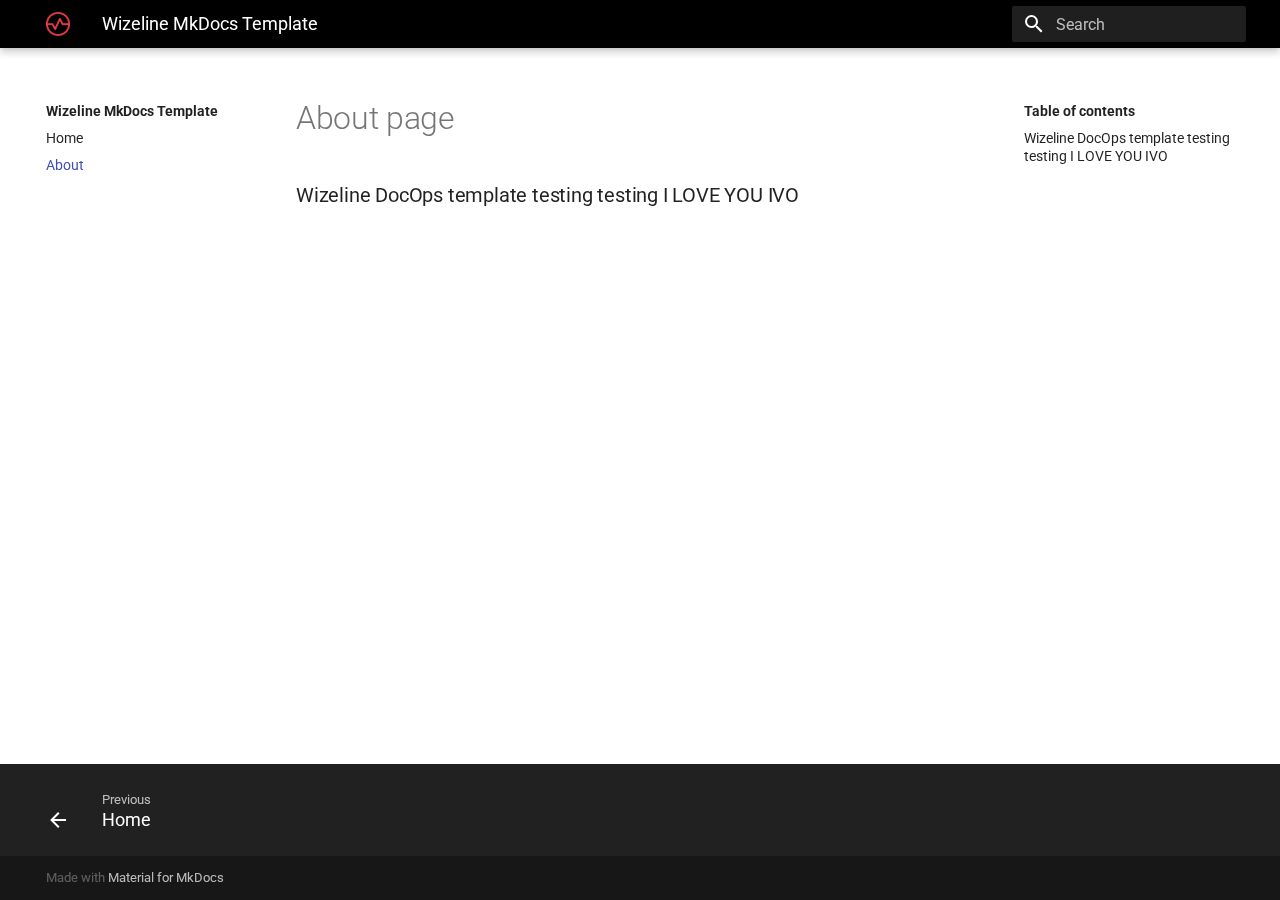
==== commit e8e0d532: "modified about page" ====
--- a/docs/about/index.html
+++ b/docs/about/index.html
@@ -217,8 +217,8 @@
     <ul class="md-nav__list" data-md-component="toc" data-md-scrollfix>
       
         <li class="md-nav__item">
-  <a href="#wizeline-docops-template" class="md-nav__link">
-    Wizeline DocOps template
+  <a href="#wizeline-docops-template-testing-testing-i-love-you-ivo" class="md-nav__link">
+    Wizeline DocOps template testing testing I LOVE YOU IVO
   </a>
   
 </li>
@@ -256,8 +256,8 @@
     <ul class="md-nav__list" data-md-component="toc" data-md-scrollfix>
       
         <li class="md-nav__item">
-  <a href="#wizeline-docops-template" class="md-nav__link">
-    Wizeline DocOps template
+  <a href="#wizeline-docops-template-testing-testing-i-love-you-ivo" class="md-nav__link">
+    Wizeline DocOps template testing testing I LOVE YOU IVO
   </a>
   
 </li>
@@ -276,7 +276,7 @@
                 
                 
                 <h1 id="about-page">About page</h1>
-<h3 id="wizeline-docops-template">Wizeline DocOps template</h3>
+<h3 id="wizeline-docops-template-testing-testing-i-love-you-ivo">Wizeline DocOps template testing testing I LOVE YOU IVO</h3>
                 
               
               
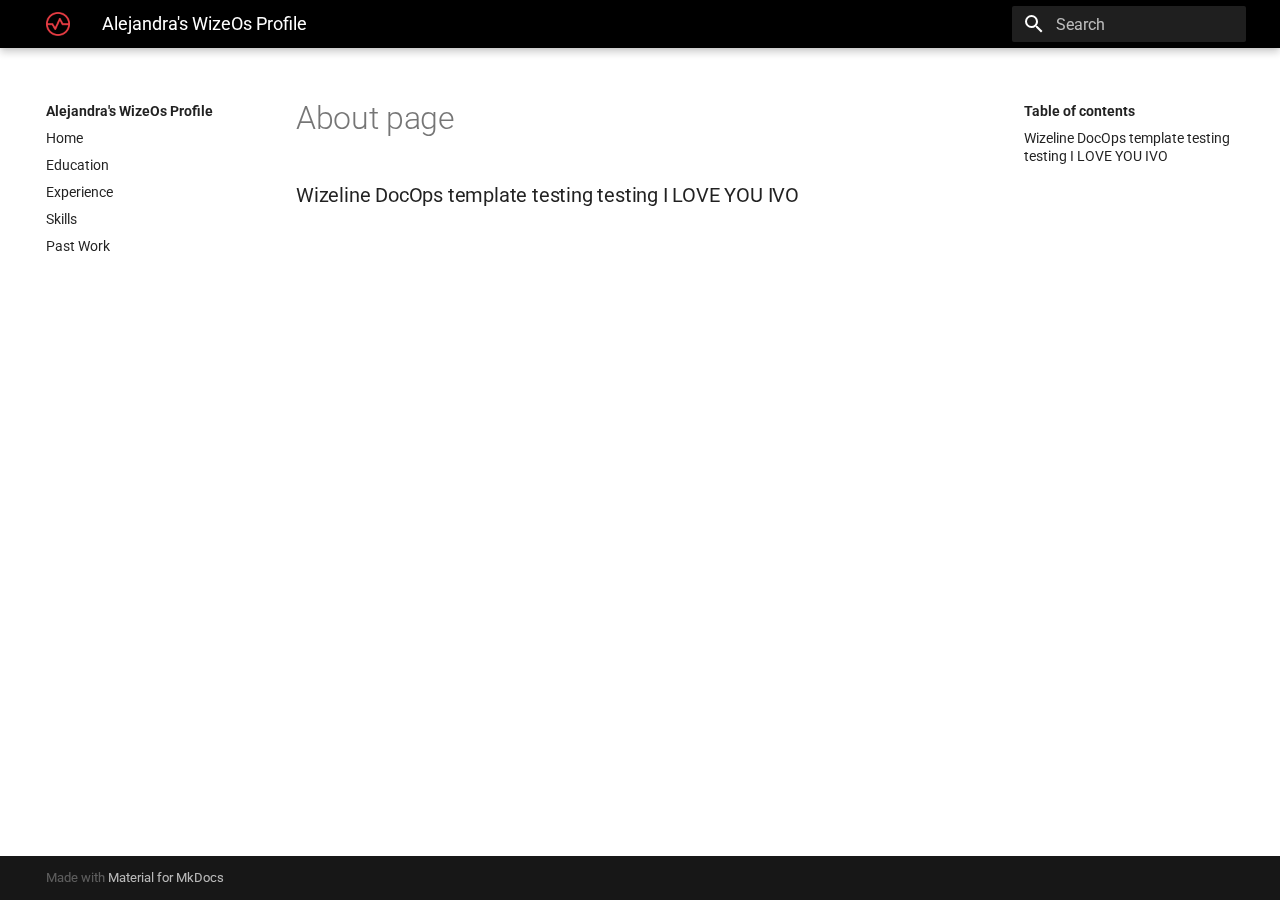
==== commit 16a1a1aa: "added pages folders" ====
--- a/docs/about/index.html
+++ b/docs/about/index.html
@@ -14,7 +14,7 @@
     
     
       
-        <title>About - Wizeline MkDocs Template</title>
+        <title>About page - Alejandra's WizeOs Profile</title>
       
     
     
@@ -74,7 +74,7 @@
     
       <header class="md-header" data-md-component="header">
   <nav class="md-header__inner md-grid" aria-label="Header">
-    <a href=".." title="Wizeline MkDocs Template" class="md-header__button md-logo" aria-label="Wizeline MkDocs Template" data-md-component="logo">
+    <a href=".." title="Alejandra&#39;s WizeOs Profile" class="md-header__button md-logo" aria-label="Alejandra's WizeOs Profile" data-md-component="logo">
       
   <img src="../images/wizeline_isotype.png" alt="logo">
 
@@ -86,13 +86,13 @@
       <div class="md-header__ellipsis">
         <div class="md-header__topic">
           <span class="md-ellipsis">
-            Wizeline MkDocs Template
+            Alejandra's WizeOs Profile
           </span>
         </div>
         <div class="md-header__topic" data-md-component="header-topic">
           <span class="md-ellipsis">
             
-              About
+              About page
             
           </span>
         </div>
@@ -153,12 +153,12 @@
 
 <nav class="md-nav md-nav--primary" aria-label="Navigation" data-md-level="0">
   <label class="md-nav__title" for="__drawer">
-    <a href=".." title="Wizeline MkDocs Template" class="md-nav__button md-logo" aria-label="Wizeline MkDocs Template" data-md-component="logo">
+    <a href=".." title="Alejandra&#39;s WizeOs Profile" class="md-nav__button md-logo" aria-label="Alejandra's WizeOs Profile" data-md-component="logo">
       
   <img src="../images/wizeline_isotype.png" alt="logo">
 
     </a>
-    Wizeline MkDocs Template
+    Alejandra's WizeOs Profile
   </label>
   
   <ul class="md-nav__list" data-md-scrollfix>
@@ -184,26 +184,72 @@
 
   
   
-    
-  
-  
-    <li class="md-nav__item md-nav__item--active">
-      
-      <input class="md-nav__toggle md-toggle" data-md-toggle="toc" type="checkbox" id="__toc">
-      
-        
-      
-      
-        <label class="md-nav__link md-nav__link--active" for="__toc">
-          About
-          <span class="md-nav__icon md-icon"></span>
-        </label>
-      
-      <a href="./" class="md-nav__link md-nav__link--active">
-        About
-      </a>
-      
-        
+  
+    <li class="md-nav__item">
+      <a href="../education/" class="md-nav__link">
+        Education
+      </a>
+    </li>
+  
+
+    
+      
+      
+      
+
+  
+  
+  
+    <li class="md-nav__item">
+      <a href="../experience/" class="md-nav__link">
+        Experience
+      </a>
+    </li>
+  
+
+    
+      
+      
+      
+
+  
+  
+  
+    <li class="md-nav__item">
+      <a href="../skills/" class="md-nav__link">
+        Skills
+      </a>
+    </li>
+  
+
+    
+      
+      
+      
+
+  
+  
+  
+    <li class="md-nav__item">
+      <a href="../past-work/" class="md-nav__link">
+        Past Work
+      </a>
+    </li>
+  
+
+    
+  </ul>
+</nav>
+                  </div>
+                </div>
+              </div>
+            
+            
+              
+              <div class="md-sidebar md-sidebar--secondary" data-md-component="sidebar" data-md-type="toc" >
+                <div class="md-sidebar__scrollwrap">
+                  <div class="md-sidebar__inner">
+                    
 <nav class="md-nav md-nav--secondary" aria-label="Table of contents">
   
   
@@ -226,45 +272,6 @@
     </ul>
   
 </nav>
-      
-    </li>
-  
-
-    
-  </ul>
-</nav>
-                  </div>
-                </div>
-              </div>
-            
-            
-              
-              <div class="md-sidebar md-sidebar--secondary" data-md-component="sidebar" data-md-type="toc" >
-                <div class="md-sidebar__scrollwrap">
-                  <div class="md-sidebar__inner">
-                    
-<nav class="md-nav md-nav--secondary" aria-label="Table of contents">
-  
-  
-    
-  
-  
-    <label class="md-nav__title" for="__toc">
-      <span class="md-nav__icon md-icon"></span>
-      Table of contents
-    </label>
-    <ul class="md-nav__list" data-md-component="toc" data-md-scrollfix>
-      
-        <li class="md-nav__item">
-  <a href="#wizeline-docops-template-testing-testing-i-love-you-ivo" class="md-nav__link">
-    Wizeline DocOps template testing testing I LOVE YOU IVO
-  </a>
-  
-</li>
-      
-    </ul>
-  
-</nav>
                   </div>
                 </div>
               </div>
@@ -293,25 +300,6 @@
         
 <footer class="md-footer">
   
-    <nav class="md-footer__inner md-grid" aria-label="Footer">
-      
-        <a href=".." class="md-footer__link md-footer__link--prev" rel="prev">
-          <div class="md-footer__button md-icon">
-            <svg xmlns="http://www.w3.org/2000/svg" viewBox="0 0 24 24"><path d="M20 11v2H8l5.5 5.5-1.42 1.42L4.16 12l7.92-7.92L13.5 5.5 8 11h12z"/></svg>
-          </div>
-          <div class="md-footer__title">
-            <div class="md-ellipsis">
-              <span class="md-footer__direction">
-                Previous
-              </span>
-              Home
-            </div>
-          </div>
-        </a>
-      
-      
-    </nav>
-  
   <div class="md-footer-meta md-typeset">
     <div class="md-footer-meta__inner md-grid">
       <div class="md-footer-copyright">
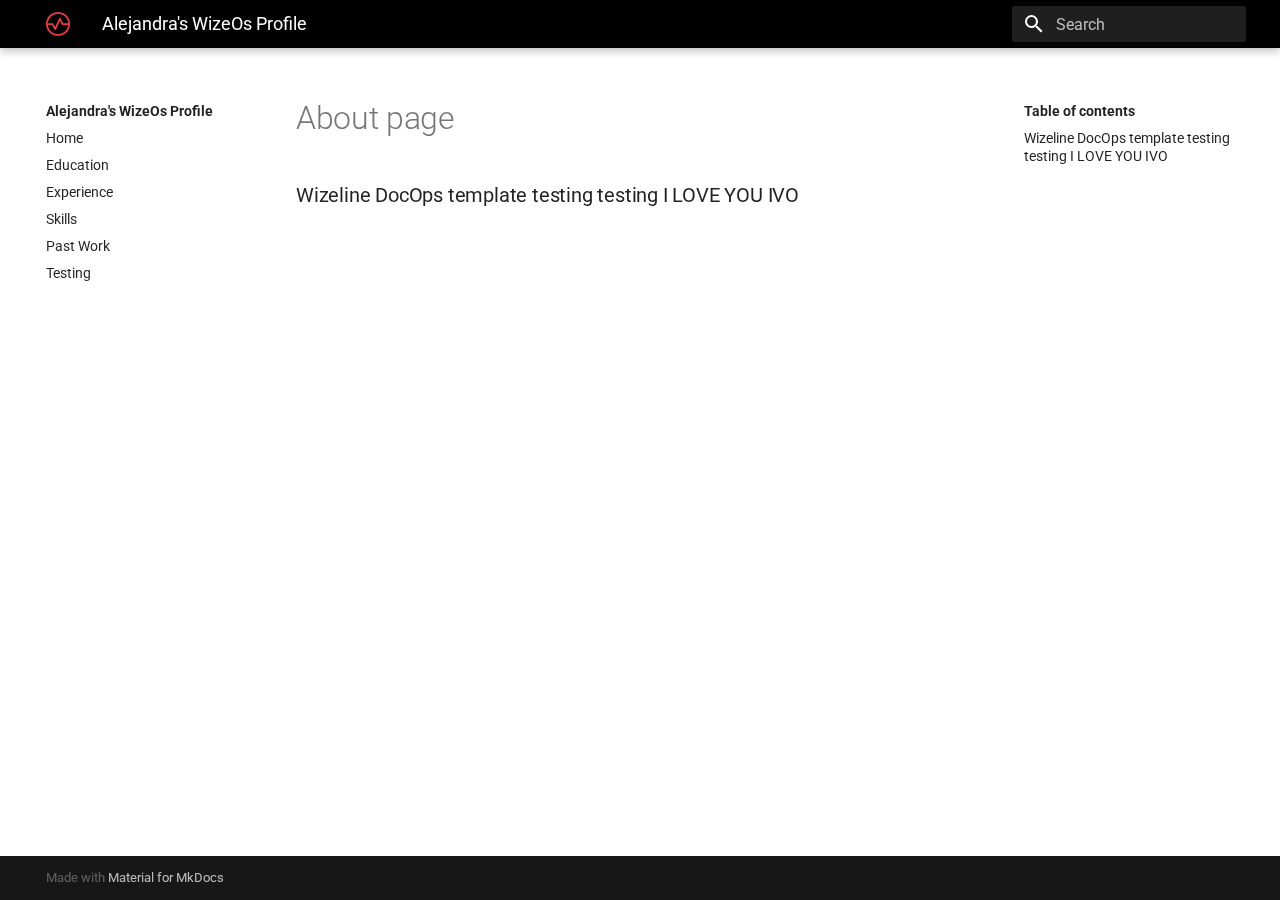
==== commit 641e1c72: "added testing page to deploy in github pages" ====
--- a/docs/about/index.html
+++ b/docs/about/index.html
@@ -238,6 +238,21 @@
   
 
     
+      
+      
+      
+
+  
+  
+  
+    <li class="md-nav__item">
+      <a href="../testing/" class="md-nav__link">
+        Testing
+      </a>
+    </li>
+  
+
+    
   </ul>
 </nav>
                   </div>
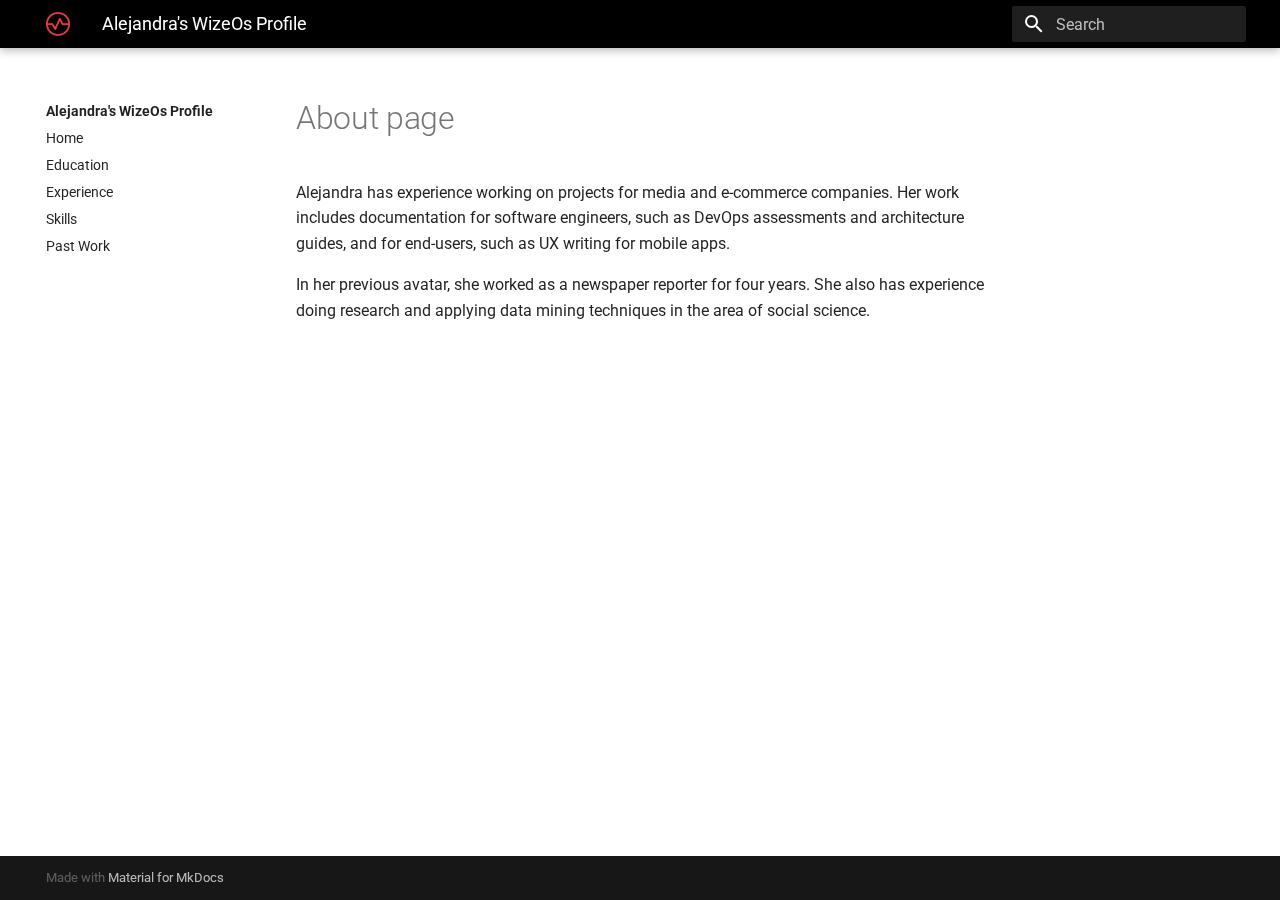
==== commit 40bc2c7e: "removed testing and bout pages to deploy in github pages" ====
--- a/docs/about/index.html
+++ b/docs/about/index.html
@@ -238,21 +238,6 @@
   
 
     
-      
-      
-      
-
-  
-  
-  
-    <li class="md-nav__item">
-      <a href="../testing/" class="md-nav__link">
-        Testing
-      </a>
-    </li>
-  
-
-    
   </ul>
 </nav>
                   </div>
@@ -271,21 +256,6 @@
     
   
   
-    <label class="md-nav__title" for="__toc">
-      <span class="md-nav__icon md-icon"></span>
-      Table of contents
-    </label>
-    <ul class="md-nav__list" data-md-component="toc" data-md-scrollfix>
-      
-        <li class="md-nav__item">
-  <a href="#wizeline-docops-template-testing-testing-i-love-you-ivo" class="md-nav__link">
-    Wizeline DocOps template testing testing I LOVE YOU IVO
-  </a>
-  
-</li>
-      
-    </ul>
-  
 </nav>
                   </div>
                 </div>
@@ -298,7 +268,8 @@
                 
                 
                 <h1 id="about-page">About page</h1>
-<h3 id="wizeline-docops-template-testing-testing-i-love-you-ivo">Wizeline DocOps template testing testing I LOVE YOU IVO</h3>
+<p>Alejandra has experience working on projects for media and e-commerce companies. Her work includes documentation for software engineers, such as DevOps assessments and architecture guides, and for end-users, such as UX writing for mobile apps.</p>
+<p>In her previous avatar, she worked as a newspaper reporter for four years. She also has experience doing research and applying data mining techniques in the area of social science.</p>
                 
               
               
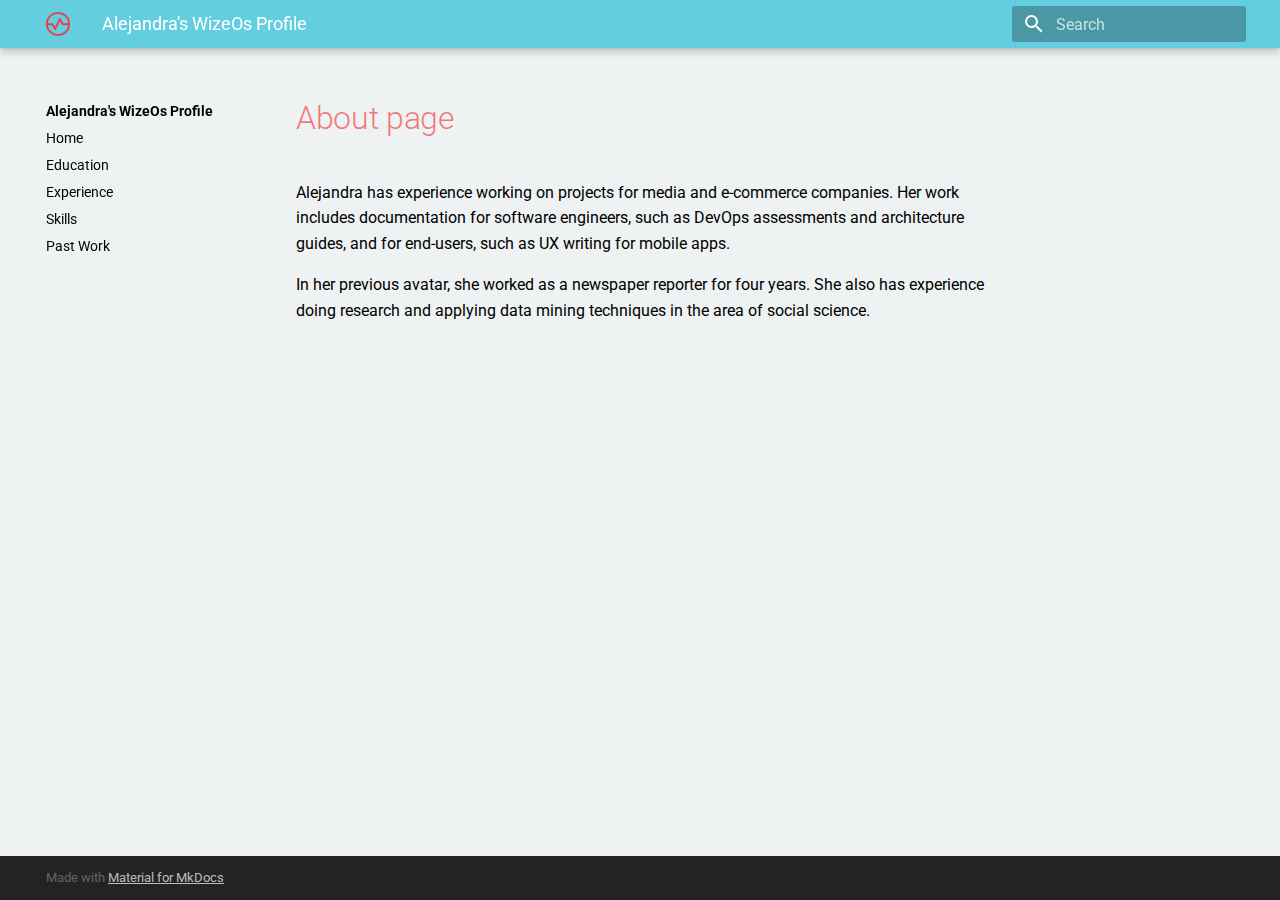
==== commit f4fe08c1: "added customizations" ====
--- a/docs/about/index.html
+++ b/docs/about/index.html
@@ -23,10 +23,6 @@
         
         <link rel="stylesheet" href="../assets/stylesheets/palette.ef6f36e2.min.css">
         
-          
-          
-          <meta name="theme-color" content="#000000">
-        
       
     
     
@@ -40,6 +36,8 @@
     
     
     
+      <link rel="stylesheet" href="../css/custom.css">
+    
     
       
     
@@ -52,7 +50,7 @@
     
     
     
-    <body dir="ltr" data-md-color-scheme="" data-md-color-primary="black" data-md-color-accent="indigo">
+    <body dir="ltr" data-md-color-scheme="" data-md-color-primary="none" data-md-color-accent="none">
   
     
     <script>function __prefix(e){return new URL("..",location).pathname+"."+e}function __get(e,t=localStorage){return JSON.parse(t.getItem(__prefix(e)))}</script>
--- a/docs/css/custom.css
+++ b/docs/css/custom.css
@@ -0,0 +1,131 @@
+/* Material Theme */
+
+/* Fonts to use on the site */
+:root {
+    --md-text-font-family: "Roboto";
+    --md-code-font-family: "Times New Roman";
+}
+
+/* Main Header */
+.md-header {
+    color: rgb(255, 255, 255);
+    background-color: rgb(100, 206, 225);
+}
+
+/* Main background*/
+.md-main {
+    background-color: rgb(239, 242, 242);
+}
+
+/* Headings  h1 */
+.md-typeset h1 {
+ color: rgba(243, 14, 14, 0.54);
+ font-weight: 300;
+/* font-family: Arial, Helvetica, sans-serif;
+*/}
+/* Headings  h2 */
+.md-typeset h2 {
+    color: rgba(6, 3, 53, 0.87);
+/*    font-size: x-large;
+    font-weight: 400;
+    font-family: Cambria, Cochin, Georgia, Times, 'Times New Roman', serif;
+*/   }
+
+/* Paragraph */
+p {
+    color: rgb(0, 0, 0);
+}
+
+/* Unsorted list */
+ul {
+    color: rgb(0, 0, 0);
+}
+
+/* Sorted list */
+ol {
+    color: rgb(0, 0, 0);
+}
+
+/* Links 
+The four links states are:
+
+a:link - a normal, unvisited link
+a:visited - a link the user has visited
+a:hover - a link when the user mouses over it
+a:active - a link the moment it is clicked */
+
+.md-typeset a {
+    color: rgb(141, 33, 13);
+    text-decoration:underline;
+}
+
+.md-typeset a:hover {
+    color: darkred;
+    cursor: pointer;
+}
+
+/* Heading of the left menu */
+.md-nav--primary .md-nav__title {
+    color: rgb(0, 0, 0);
+    
+    /*font-size: medium;
+    font-weight: bold;*/
+}
+
+/* Active element of the left menu */
+.md-nav__item md-nav__link--active {
+    color:rgb(0, 0, 0);
+}
+/* Active element of the left menu - Second option */
+:root {
+    --md-primary-fg-color: rgb(53, 51, 141);
+}
+
+/* Element of the left menu */
+.md-nav__link {
+    color:rgb(0, 0, 0);
+}
+
+/* Background of the menus*/
+.md-sidebar__scrollwrap {
+    background-color: rgba(0, 0, 0, 0);
+}
+
+/* Footer */
+.md-footer {
+    background-color: rgb(75, 75, 75);
+}
+
+/* Below Footer */
+.md-footer-meta.md-typeset {
+    background-color: rgba(0, 0, 0, 0.534);
+}
+/* Next and Previous labels */
+.md-footer__direction {
+    color: white;
+}
+/* Name of the following and previous pages */
+.md-ellipsis {
+    color: white;
+}
+
+
+
+
+
+
+/* readthedocs theme */
+.wy-side-nav-search {
+    background-color: black;
+}
+
+.wy-side-nav-search>a {
+    color: red;
+}
+
+/* mkdocs theme*/
+
+.bs-sidebar .nav .nav > li > a {
+    color:black;
+}
+
